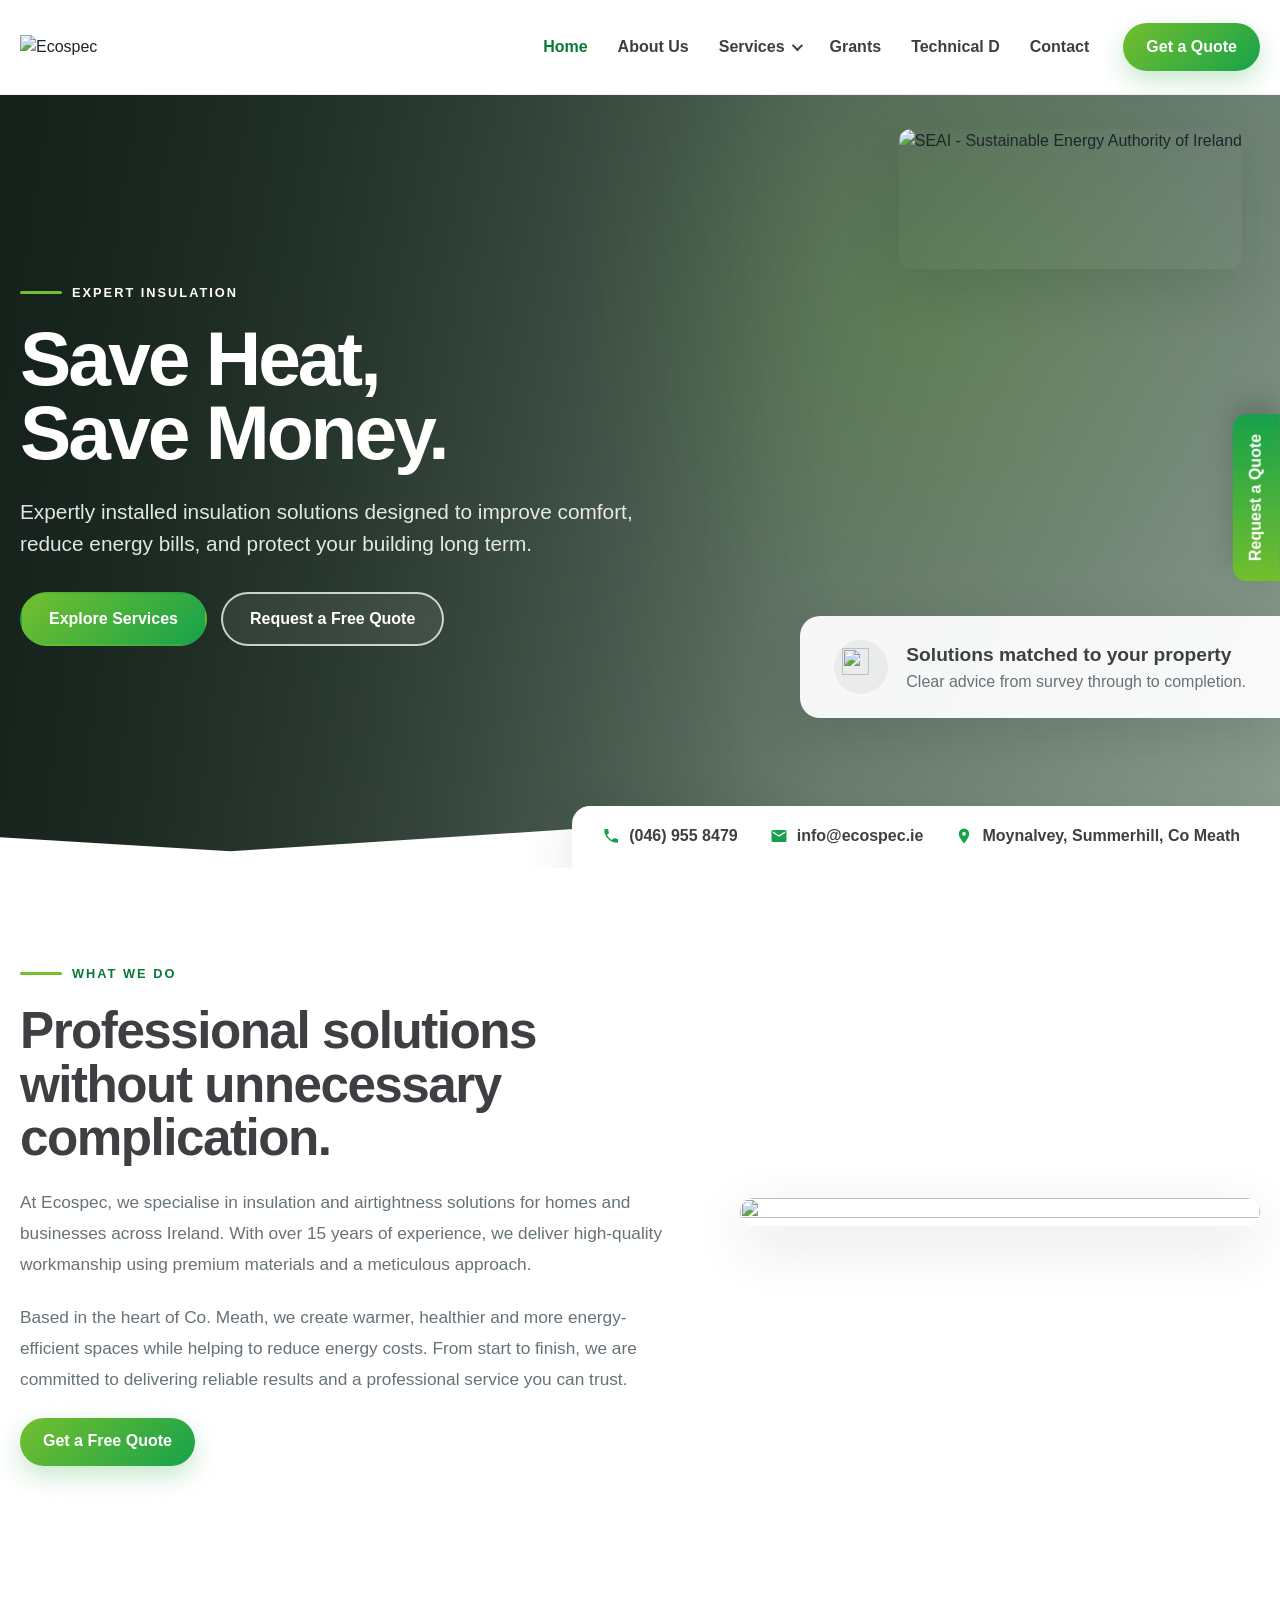
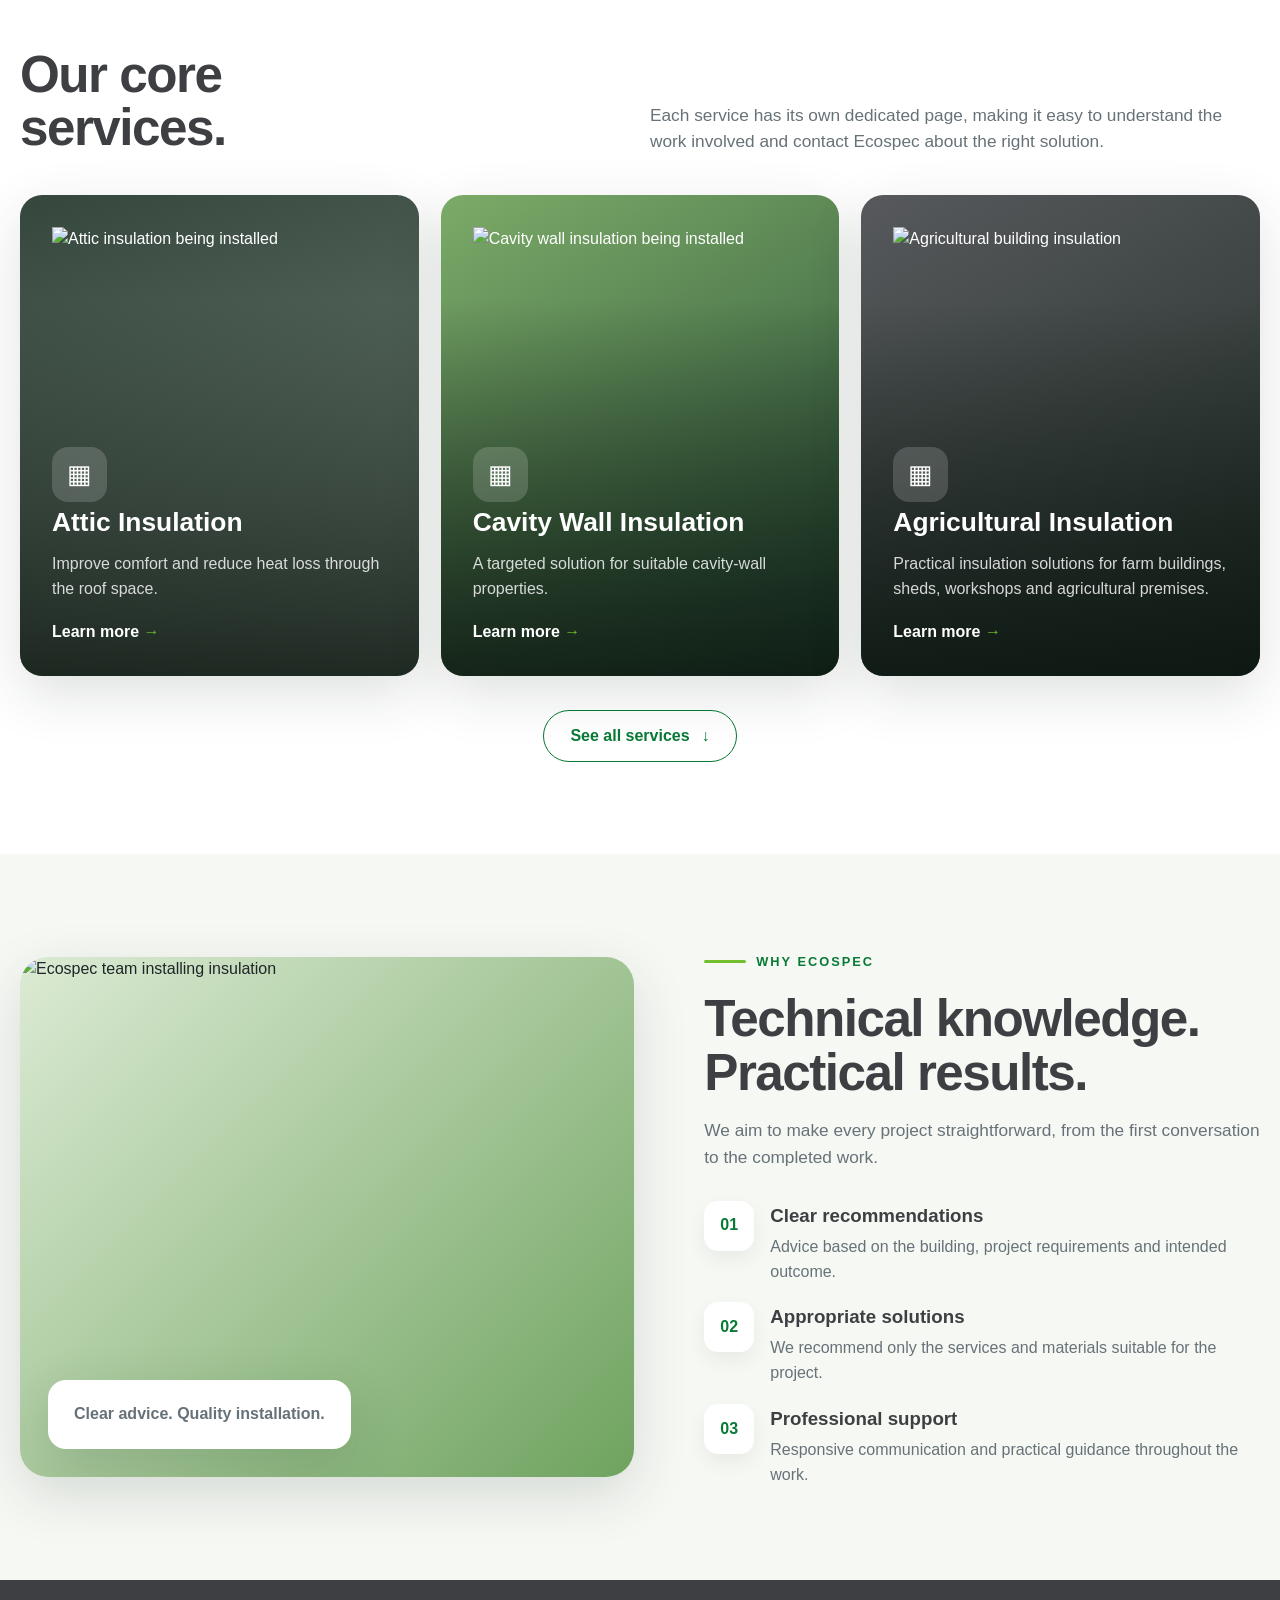
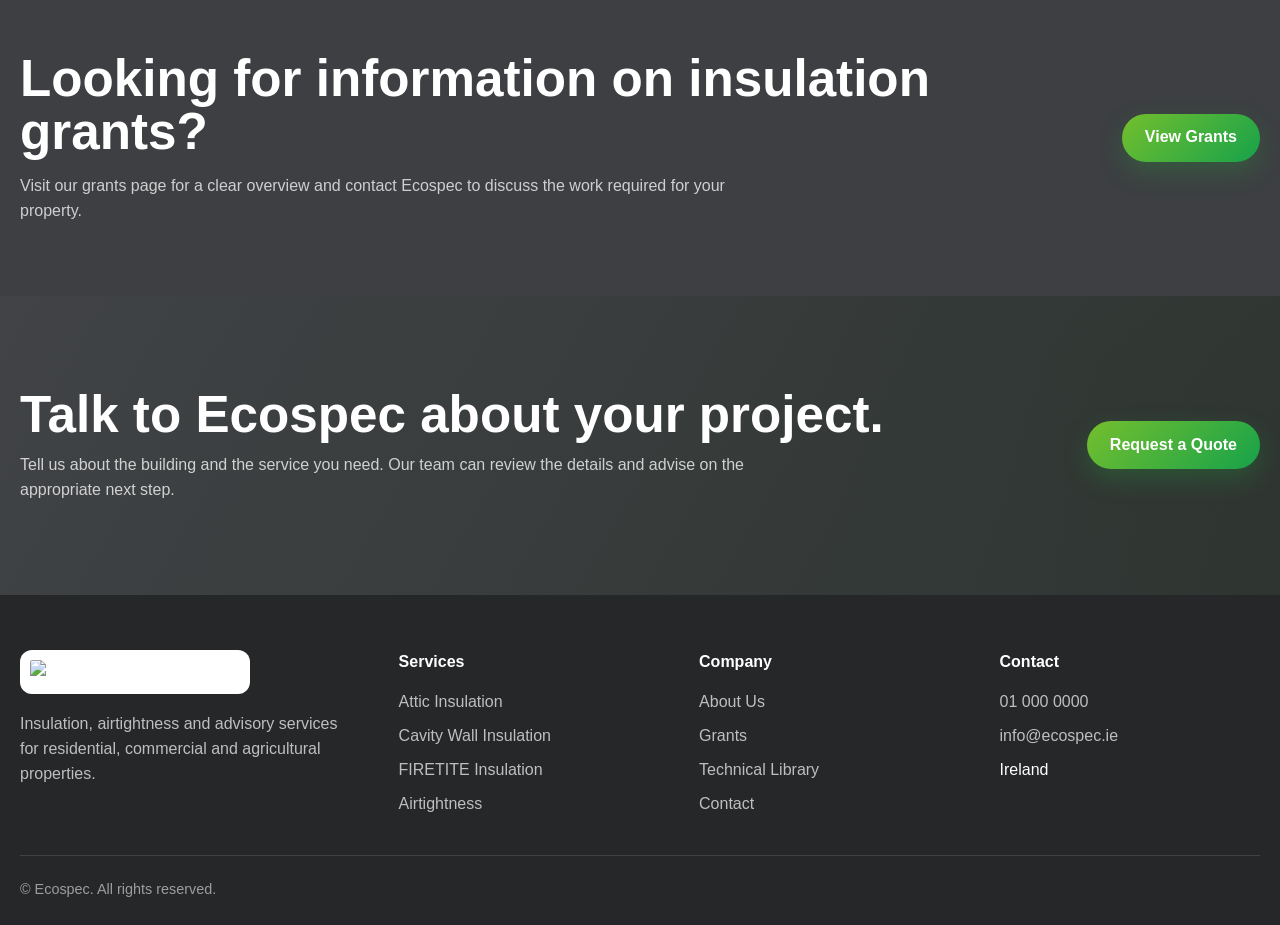
==== index.html @ 61be9df6 "Add files via upload" ====
<!doctype html>
<html lang="en">
<head>
  <meta charset="utf-8">
  <meta name="viewport" content="width=device-width,initial-scale=1">
  <meta
    name="description"
    content="Ecospec provides attic, cavity wall, commercial, agricultural, FIRETITE, airtightness and advisory insulation services."
  >
  <title>Ecospec | Insulation, Airtightness and Advisory Services</title>
  <link rel="stylesheet" href="styles.css">
  <style>
    /* Expandable homepage services — kept here so it works even if styles.css has a broken media block. */
    .service-card-extra[hidden] { display: none !important; }
    .service-card-extra:not([hidden]) {
      display: flex !important;
      animation: serviceCardReveal .35s ease both;
    }
    @keyframes serviceCardReveal {
      from { opacity: 0; transform: translateY(18px); }
      to { opacity: 1; transform: translateY(0); }
    }
    .services-toggle-wrap {
      display: flex;
      justify-content: center;
      margin-top: 34px;
    }
    .services-toggle {
      min-height: 52px;
      display: inline-flex;
      align-items: center;
      justify-content: center;
      gap: 12px;
      padding: 0 26px;
      border: 1px solid #087a36;
      border-radius: 999px;
      background: #fff;
      color: #087a36;
      font: inherit;
      font-weight: 900;
      cursor: pointer;
      transition: .2s ease;
    }
    .services-toggle:hover,
    .services-toggle:focus-visible {
      transform: translateY(-2px);
      background: #087a36;
      color: #fff;
      box-shadow: 0 12px 28px rgba(8,122,54,.18);
    }
    @media (max-width: 680px) {
      .services-toggle { width: 100%; }
    }
  </style>
</head>

<body>
 

  <header class="header">
    <div class="wrap header-inner">
            <img
          class="logo"
          src="images/Ecospeclogo.png"
          alt="Ecospec"
        >
      </a>


      <button class="menu-btn" type="button" aria-label="Toggle navigation" aria-expanded="false">
        <span></span>
      </button>

      <nav class="nav" aria-label="Main navigation">
        <ul class="nav-list">
          <li class="nav-item"><a class="nav-link active" href="index.html">Home</a></li>
          <li class="nav-item"><a class="nav-link" href="about.html">About Us</a></li>

          <li class="nav-item">
            <button class="drop-btn" type="button">
              Services <span class="chev" aria-hidden="true"></span>
            </button>

            <ul class="dropdown">
             <a href="index.html#services">All Services</a>
              <li><a href="attic-insulation.html">Attic Insulation</a></li>
              <li><a href="cavity-wall-insulation.html">Cavity Wall Insulation</a></li>
              <li><a href="commercial-insulation.html">Commercial Insulation</a></li>
              <li><a href="agricultural-insulation.html">Agricultural Insulation</a></li>
              <li><a href="firetite-insulation.html">FIRETITE Insulation</a></li>
              <li><a href="airtightness.html">Airtightness</a></li>
              <li><a href="advisory-services.html">Advisory Services</a></li>
            </ul>
          </li>

          <li class="nav-item"><a class="nav-link" href="grants.html">Grants</a></li>
          <li class="nav-item"><a class="nav-link" href="technical-data.html">Technical D</a></li>
          <li class="nav-item"><a class="nav-link" href="contact.html">Contact</a></li>
        </ul>

        <a class="cta" href="contact.html">Get a Quote</a>
      </nav>
    </div>
  </header>

  <main id="home">
    <section class="hero">
      <div class="hero-media" aria-hidden="true"></div>

      <div class="wrap hero-inner">
        <div class="hero-content">
          <div class="eyebrow">Expert Insulation</div>
          <h1>Save Heat,<br>Save Money.</h1>
          <p>
            Expertly installed insulation solutions designed to improve comfort, reduce energy bills, and protect your building long term.
          </p>

          <div class="hero-actions">
            <a class="btn btn-primary" href="services.html">Explore Services</a>
            <a class="btn btn-secondary" href="contact.html">Request a Free Quote</a>
          </div>
        </div>
      </div>

     <div class="hero-card">
  <div class="hero-card-icon">
    <img src="images/ecospecimg.png" alt="">
  </div>
  <div>
          <strong>Solutions matched to your property</strong>
          <span>Clear advice from survey through to completion.</span>
        </div>
      </div>

      <a class="hero-seai" href="grants.html" aria-label="SEAI registered">
        <img src="images/seailogo.png" alt="SEAI - Sustainable Energy Authority of Ireland">
      </a>

      <div class="hero-details">
        <a href="tel:(046) 955 8479">
          <svg viewBox="0 0 24 24" aria-hidden="true"><path d="M6.6 10.8a15.4 15.4 0 0 0 6.6 6.6l2.2-2.2c.3-.3.7-.4 1.1-.3 1.2.4 2.5.6 3.8.6.6 0 1 .4 1 1V20c0 .6-.4 1-1 1C10.7 21 3 13.3 3 3.8c0-.6.4-1 1-1h3.5c.6 0 1 .4 1 1 0 1.3.2 2.6.6 3.8.1.4 0 .8-.3 1.1l-2.2 2.1z"/></svg>
         (046) 955 8479
        </a>
        <a href="mailto:info@ecospec.ie">
          <svg viewBox="0 0 24 24" aria-hidden="true"><path d="M20 4H4a2 2 0 0 0-2 2v12a2 2 0 0 0 2 2h16a2 2 0 0 0 2-2V6a2 2 0 0 0-2-2zm0 4-8 5-8-5V6l8 5 8-5v2z"/></svg>
          info@ecospec.ie
        </a>
        <span>
          <svg viewBox="0 0 24 24" aria-hidden="true"><path d="M12 2a7 7 0 0 0-7 7c0 5.2 7 13 7 13s7-7.8 7-13a7 7 0 0 0-7-7zm0 9.5A2.5 2.5 0 1 1 12 6.5a2.5 2.5 0 0 1 0 5z"/></svg>
          Moynalvey, Summerhill, Co Meath
        </span>
      </div>

      <div class="wave" aria-hidden="true"></div>
    </section>

   <section class="page-intro">
    <div class="wrap page-intro-grid">

        <div class="page-intro-copy">
            <div class="eyebrow" style="color:var(--green-dark)">What we do</div>

            <h2>Professional solutions without unnecessary complication.</h2>

            <p>
                At Ecospec, we specialise in insulation and airtightness solutions
                for homes and businesses across Ireland. With over 15 years of
                experience, we deliver high-quality workmanship using premium
                materials and a meticulous approach.
            </p>

            <p>
                Based in the heart of Co. Meath, we create warmer, healthier and
                more energy-efficient spaces while helping to reduce energy costs.
                From start to finish, we are committed to delivering reliable
                results and a professional service you can trust.
            </p>

            <a href="contact.html" class="cta">Get a Free Quote</a>

        </div>

        <div class="page-intro-image">
           <img src="images/franimg.jpg" alt="">
        </div>

    </div>
</section>

    <section class="services" id="services">
      <div class="wrap">
        <div class="section-head">
          <h2>Our core<br>services.</h2>
          <p>
            Each service has its own dedicated page, making it easy to understand
            the work involved and contact Ecospec about the right solution.
          </p>
        </div>

        <div class="service-grid" id="homeServiceGrid">

          <article class="service-card">
            <a class="service-card-link" href="attic-insulation.html" aria-label="View attic insulation"></a>
            <img class="service-card-image" src="images/franimg.jpg" alt="Attic insulation being installed">
            <div class="service-card-content">
              <div class="service-icon">▦</div>
              <h3>Attic Insulation</h3>
              <p>Improve comfort and reduce heat loss through the roof space.</p>
              <span class="service-link">Learn more <span>→</span></span>
            </div>
          </article>

          <article class="service-card">
            <a class="service-card-link" href="cavity-wall-insulation.html" aria-label="View cavity wall insulation"></a>
            <img class="service-card-image" src="images/cavitywall.jpeg" alt="Cavity wall insulation being installed">
            <div class="service-card-content">
              <div class="service-icon">▦</div>
              <h3>Cavity Wall Insulation</h3>
              <p>A targeted solution for suitable cavity-wall properties.</p>
              <span class="service-link">Learn more <span>→</span></span>
            </div>
          </article>

          <article class="service-card">
            <a class="service-card-link" href="agricultural-insulation.html" aria-label="View agricultural insulation"></a>
            <img class="service-card-image" src="images/agri.jpeg" alt="Agricultural building insulation">
            <div class="service-card-content">
              <div class="service-icon">▦</div>
              <h3>Agricultural Insulation</h3>
              <p>Practical insulation solutions for farm buildings, sheds, workshops and agricultural premises.</p>
              <span class="service-link">Learn more <span>→</span></span>
            </div>
          </article>

          <article class="service-card service-card-extra" hidden>
            <a class="service-card-link" href="commercial-insulation.html" aria-label="View commercial insulation"></a>
            <img class="service-card-image" src="images/commercial.jpeg" alt="Commercial insulation project" onerror="this.onerror=null;this.src='images/franimg.jpg';">
            <div class="service-card-content">
              <div class="service-icon">▦</div>
              <h3>Commercial Insulation</h3>
              <p>Insulation support for offices, industrial units and commercial premises.</p>
              <span class="service-link">Learn more <span>→</span></span>
            </div>
          </article>

          <article class="service-card service-card-extra" hidden>
            <a class="service-card-link" href="firetite-insulation.html" aria-label="View FIRETITE insulation"></a>
            <img class="service-card-image" src="images/firetite.jpeg" alt="FIRETITE insulation system" onerror="this.onerror=null;this.src='images/franimg.jpg';">
            <div class="service-card-content">
              <div class="service-icon">▦</div>
              <h3>FIRETITE Insulation</h3>
              <p>A specialist insulation solution designed for demanding building applications.</p>
              <span class="service-link">Learn more <span>→</span></span>
            </div>
          </article>

          <article class="service-card service-card-extra" hidden>
            <a class="service-card-link" href="airtightness.html" aria-label="View airtightness services"></a>
            <img class="service-card-image" src="images/airtightness.jpeg" alt="Airtightness work" onerror="this.onerror=null;this.src='images/advice.png';">
            <div class="service-card-content">
              <div class="service-icon">▦</div>
              <h3>Airtightness</h3>
              <p>Reduce uncontrolled air leakage and improve building comfort and performance.</p>
              <span class="service-link">Learn more <span>→</span></span>
            </div>
          </article>

          <article class="service-card service-card-extra" hidden>
            <a class="service-card-link" href="advisory-services.html" aria-label="View advisory services"></a>
            <img class="service-card-image" src="images/advisory.jpeg" alt="Ecospec advisory services" onerror="this.onerror=null;this.src='images/advice.png';">
            <div class="service-card-content">
              <div class="service-icon">▦</div>
              <h3>Advisory Services</h3>
              <p>Clear technical guidance to help you choose the right approach for your property.</p>
              <span class="service-link">Learn more <span>→</span></span>
            </div>
          </article>

        </div>

        <div class="services-toggle-wrap">
          <button
            class="services-toggle"
            id="servicesToggle"
            type="button"
            aria-expanded="false"
            aria-controls="homeServiceGrid"
          >
            <span class="services-toggle-label">See all services</span>
            <span class="services-toggle-icon" aria-hidden="true">↓</span>
          </button>
        </div>
      </div>
    </section>

    <section class="why" id="why">
      <div class="wrap why-grid">
        <div class="visual">
          <img
            class="visual-image"
            src="images/advice.png"
            alt="Ecospec team installing insulation">
          <div class="badge">
		  
        
            <span>Clear advice. Quality installation.</span>
          </div>
        </div>

        <div>
          <div class="eyebrow" style="color:var(--green-dark)">Why Ecospec</div>

          <div class="section-head" style="display:block;margin-bottom:0">
            <h2>Technical knowledge.<br>Practical results.</h2>
            <p style="margin-top:18px">
              We aim to make every project straightforward, from the first
              conversation to the completed work.
            </p>
          </div>

          <div class="features">
            <div class="feature">
              <div class="feature-icon">01</div>
              <div>
                <h3>Clear recommendations</h3>
                <p>Advice based on the building, project requirements and intended outcome.</p>
              </div>
            </div>

            <div class="feature">
              <div class="feature-icon">02</div>
              <div>
                <h3>Appropriate solutions</h3>
                <p>We recommend only the services and materials suitable for the project.</p>
              </div>
            </div>

            <div class="feature">
              <div class="feature-icon">03</div>
              <div>
                <h3>Professional support</h3>
                <p>Responsive communication and practical guidance throughout the work.</p>
              </div>
            </div>
          </div>
        </div>
      </div>
    </section>

    <section class="grant" id="grants">
      <div class="wrap grant-box">
        <div>
          <h2>Looking for information on insulation grants?</h2>
          <p>
            Visit our grants page for a clear overview and contact Ecospec to
            discuss the work required for your property.
          </p>
        </div>

        <a class="cta" href="grants.html">View Grants</a>
      </div>
    </section>

    <section class="simple-cta">
      <div class="wrap simple-cta-inner">
        <div>
          <h2>Talk to Ecospec about your project.</h2>
          <p>
            Tell us about the building and the service you need. Our team can
            review the details and advise on the appropriate next step.
          </p>
        </div>

        <a class="cta" href="contact.html">Request a Quote</a>
      </div>
    </section>
  </main>

  <footer>
    <div class="wrap">
      <div class="footer-grid">
        <div>
          <img class="footer-logo" src="images/Ecospeclogo.png" alt="Ecospec">
          <p>
            Insulation, airtightness and advisory services for residential,
            commercial and agricultural properties.
          </p>
        </div>

        <div>
          <h4>Services</h4>
          <ul class="footer-links">
            <li><a href="attic-insulation.html">Attic Insulation</a></li>
            <li><a href="cavity-wall-insulation.html">Cavity Wall Insulation</a></li>
            <li><a href="firetite-insulation.html">FIRETITE Insulation</a></li>
            <li><a href="airtightness.html">Airtightness</a></li>
          </ul>
        </div>

        <div>
          <h4>Company</h4>
          <ul class="footer-links">
            <li><a href="about.html">About Us</a></li>
            <li><a href="grants.html">Grants</a></li>
            <li><a href="technical-library.html">Technical Library</a></li>
            <li><a href="contact.html">Contact</a></li>
          </ul>
        </div>

        <div>
          <h4>Contact</h4>
          <ul class="footer-links">
            <li><a href="tel:+35310000000">01 000 0000</a></li>
            <li><a href="mailto:info@ecospec.ie">info@ecospec.ie</a></li>
            <li>Ireland</li>
          </ul>
        </div>
      </div>

      <div class="copyright">
        © <span id="year"></span> Ecospec. All rights reserved.
      </div>
    </div>
  </footer>

  <a class="quote-tab" href="contact.html">Request a Quote</a>

  <script src="js/script.js" defer></script>


  <script>
    document.addEventListener("DOMContentLoaded", function () {
      const button = document.getElementById("servicesToggle");
      const extraCards = Array.from(document.querySelectorAll(".service-card-extra"));

      if (!button || extraCards.length === 0) return;

      // Always begin with only the three core services visible.
      extraCards.forEach(function (card) {
        card.hidden = true;
      });
      button.setAttribute("aria-expanded", "false");

      button.addEventListener("click", function () {
        const shouldOpen = button.getAttribute("aria-expanded") !== "true";

        extraCards.forEach(function (card) {
          card.hidden = !shouldOpen;
        });

        button.setAttribute("aria-expanded", String(shouldOpen));
        button.querySelector(".services-toggle-label").textContent =
          shouldOpen ? "Show fewer services" : "See all services";
        button.querySelector(".services-toggle-icon").textContent =
          shouldOpen ? "↑" : "↓";
      });
    });
  </script>

</body>
</html>
---- styles.css ----
:root{
      --green:#74bf2e;
      --green-2:#17a24a;
      --green-dark:#087a36;
      --charcoal:#3d3f42;
      --charcoal-2:#686b6f;
      --ink:#1f2629;
      --muted:#677278;
      --white:#fff;
      --off:#f6f8f4;
      --line:#e4e9e1;
      --shadow:0 18px 55px rgba(22,45,29,.14);
      --radius:22px;
      --max:1380px;
    }

    *{box-sizing:border-box}
    html{scroll-behavior:smooth}
    body{margin:0;font-family:Inter,Arial,Helvetica,sans-serif;color:var(--ink);background:#fff;line-height:1.55}
    img{max-width:100%;display:block}
    a{text-decoration:none;color:inherit}
    button,input,select,textarea{font:inherit}
    .wrap{width:min(calc(100% - 40px),var(--max));margin:auto}

    .topbar{background:var(--charcoal);color:#fff;font-size:.9rem}
    .topbar-inner{min-height:42px;display:flex;align-items:center;justify-content:flex-end;gap:22px;flex-wrap:wrap}
    .topbar a{display:inline-flex;align-items:center;gap:8px;color:#fff;font-weight:700}
    .topbar svg{width:16px;height:16px;fill:var(--green)}

    .header{position:sticky;top:0;z-index:50;background:rgba(255,255,255,.96);backdrop-filter:blur(12px);border-bottom:1px solid rgba(0,0,0,.06)}
    .header-inner{min-height:94px;display:flex;align-items:center;justify-content:space-between;gap:30px}
    .logo{width:270px;max-width:44vw}
    .nav{display:flex;align-items:center;gap:34px}
    .nav-list{display:flex;align-items:center;gap:30px;list-style:none;margin:0;padding:0}
    .nav-link,.drop-btn{border:0;background:none;padding:12px 0;font-weight:800;color:var(--charcoal);cursor:pointer;display:flex;align-items:center;gap:7px}
    .nav-link:hover,.drop-btn:hover,.nav-link.active{color:var(--green-dark)}
    .chev{width:8px;height:8px;border-right:2px solid currentColor;border-bottom:2px solid currentColor;transform:rotate(45deg) translateY(-2px)}
    .nav-item{position:relative}
    .dropdown{position:absolute;top:100%;left:-18px;width:250px;background:#fff;border:1px solid var(--line);border-radius:15px;box-shadow:var(--shadow);padding:10px;list-style:none;opacity:0;visibility:hidden;transform:translateY(8px);transition:.2s ease}
    .nav-item:hover .dropdown,.nav-item:focus-within .dropdown,.nav-item.open .dropdown{opacity:1;visibility:visible;transform:none}
    .dropdown a{display:block;padding:12px;border-radius:10px;font-weight:700;color:var(--charcoal)}
    .dropdown a:hover{background:var(--off);color:var(--green-dark)}
    .cta{display:inline-flex;align-items:center;justify-content:center;min-height:48px;padding:0 23px;border-radius:999px;background:linear-gradient(135deg,var(--green),var(--green-2));color:#fff;font-weight:900;box-shadow:0 10px 24px rgba(38,165,61,.26);transition:.2s ease}
    .cta:hover{transform:translateY(-2px);box-shadow:0 15px 30px rgba(38,165,61,.34)}
    .menu-btn{display:none;width:46px;height:46px;border-radius:12px;border:1px solid var(--line);background:#fff;position:relative;cursor:pointer}
    .menu-btn span,.menu-btn:before,.menu-btn:after{content:"";position:absolute;left:11px;width:24px;height:2px;background:var(--charcoal)}
    .menu-btn span{top:22px}.menu-btn:before{top:15px}.menu-btn:after{top:29px}

    .hero{position:relative;min-height:690px;overflow:hidden;display:grid;align-items:center;background:
      linear-gradient(90deg,rgba(14,28,20,.62),rgba(14,28,20,.05) 65%),
      radial-gradient(circle at 72% 30%,rgba(116,191,46,.24),transparent 31%),
      linear-gradient(135deg,#3f5b48,#9aac9e)}
    .hero-media{position:absolute;inset:0;background:url('images/ecospec-hero.jpg') center/cover no-repeat;z-index:0}
    .hero-media:after{content:"";position:absolute;inset:0;background:linear-gradient(90deg,rgba(15,25,20,.72),rgba(15,25,20,.18) 60%,rgba(15,25,20,.05))}
    .hero-inner{position:relative;z-index:2;padding:90px 0 130px}
    .hero-content{max-width:690px;color:#fff}
    .eyebrow{display:inline-flex;align-items:center;gap:10px;text-transform:uppercase;font-size:.8rem;letter-spacing:2px;font-weight:900;margin-bottom:20px}
    .eyebrow:before{content:"";width:42px;height:3px;border-radius:3px;background:var(--green)}
    h1{font-size:clamp(3rem,6vw,6.15rem);line-height:.96;margin:0;letter-spacing:-3px;font-weight:900}
    .hero p{font-size:clamp(1.05rem,1.7vw,1.3rem);max-width:620px;color:rgba(255,255,255,.88);margin:26px 0 32px}
    .hero-actions{display:flex;gap:14px;flex-wrap:wrap}
    .btn{display:inline-flex;align-items:center;justify-content:center;min-height:54px;padding:0 27px;border-radius:999px;font-weight:900;border:2px solid transparent;transition:.2s ease}
    .btn-primary{background:linear-gradient(135deg,var(--green),var(--green-2));color:#fff}
    .btn-secondary{border-color:rgba(255,255,255,.75);color:#fff;background:rgba(255,255,255,.08);backdrop-filter:blur(8px)}
    .btn:hover{transform:translateY(-2px)}
    .hero-card{position:absolute;right:0;bottom:150px;background:rgba(255,255,255,.94);backdrop-filter:blur(14px);border-radius:20px 0 0 20px;padding:24px 34px;display:flex;align-items:center;gap:18px;box-shadow:var(--shadow)}
    .hero-card strong{display:block;font-size:1.2rem;color:var(--charcoal)}
    .hero-card span{color:var(--muted)}
   .hero-card-icon{
  width:54px;height:54px;border-radius:50%;
  display:grid;place-items:center;
  background:#e9ecea;          /* light grey instead of the green gradient */
  color:#fff;font-size:1.35rem;font-weight:900;
}
.hero-card-icon img{width:70%;height:70%;object-fit:contain}
    .wave{position:absolute;left:0;right:0;bottom:-1px;height:100px;background:#fff;clip-path:polygon(0 68%,18% 82%,48% 57%,76% 86%,100% 48%,100% 100%,0 100%);z-index:3}
   .hero-seai{position:absolute;top:34px;right:38px;z-index:4;border-radius:12px;overflow:hidden;box-shadow:var(--shadow);display:block}
.hero-seai img{height:140px;width:auto;display:block}
    .hero-details{position:absolute;right:0;bottom:0;z-index:4;background:#fff;border-radius:18px 0 0 0;padding:18px 40px 20px 30px;display:flex;align-items:center;gap:32px;flex-wrap:wrap;box-shadow:var(--shadow)}
    .hero-details a,.hero-details span{display:inline-flex;align-items:center;gap:9px;font-weight:800;color:var(--charcoal);white-space:nowrap}
    .hero-details a:hover{color:var(--green-dark)}
    .hero-details svg{width:18px;height:18px;fill:var(--green-2);flex:none}

    section{padding:92px 0}
    .section-head{display:flex;justify-content:space-between;align-items:end;gap:30px;margin-bottom:40px}
    .section-head h2{margin:0;font-size:clamp(2rem,4vw,3.6rem);line-height:1.05;letter-spacing:-1.5px;color:var(--charcoal)}
    .section-head p{max-width:610px;color:var(--muted);margin:0;font-size:1.08rem}

    .services{background:#fff}
    .service-grid{display:grid;grid-template-columns:repeat(3,1fr);gap:22px}
    .service-card{position:relative;min-height:390px;border-radius:var(--radius);overflow:hidden;padding:32px;display:flex;flex-direction:column;justify-content:flex-end;background:linear-gradient(160deg,#35473d,#718176);color:#fff;box-shadow:var(--shadow)}
    .service-card:before{content:"";position:absolute;inset:0;background:linear-gradient(180deg,transparent 22%,rgba(10,20,14,.8));z-index:0}
    .service-card>*{position:relative;z-index:1}
    .service-card:nth-child(2){background:linear-gradient(150deg,#7cab68,#244834)}
    .service-card:nth-child(3){background:linear-gradient(150deg,#57595c,#1f2c26)}
    .service-icon{width:55px;height:55px;border-radius:16px;background:rgba(255,255,255,.16);display:grid;place-items:center;margin-bottom:auto;font-size:1.6rem}
    .service-card h3{font-size:1.65rem;margin:0 0 9px}.service-card p{margin:0 0 18px;color:rgba(255,255,255,.82)}
    .service-link{font-weight:900;color:#fff}.service-link span{color:var(--green)}
.service-card {
  position: relative;
  overflow: hidden;
}

.service-card-image {
  display: block;
  width: 100%;
  height: 220px;
  object-fit: cover;
}

.service-card-content {
  position: relative;
  z-index: 2;
}

.service-card-link {
  position: absolute;
  inset: 0;
  z-index: 3;
}
    .why{background:var(--off)}
    .why-grid{display:grid;grid-template-columns:1.05fr .95fr;gap:70px;align-items:center}
    .visual{min-height:520px;border-radius:28px;background:linear-gradient(135deg,#dcebd4,#6fa35f);position:relative;overflow:hidden;box-shadow:var(--shadow)}
    .visual:before{content:none;position:absolute;font-weight:900;font-size:22rem;line-height:1;color:rgba(255,255,255,.32);right:-25px;bottom:-50px}
    .badge{position:absolute;left:28px;bottom:28px;background:#fff;border-radius:18px;padding:22px 26px;box-shadow:var(--shadow)}
    .badge strong{font-size:2rem;color:var(--green-dark);display:block}.badge span{color:var(--muted);font-weight:700}
    .features{display:grid;gap:18px;margin-top:30px}
    .feature{display:grid;grid-template-columns:50px 1fr;gap:16px;align-items:start}
    .feature-icon{width:50px;height:50px;border-radius:14px;display:grid;place-items:center;background:#fff;color:var(--green-dark);box-shadow:0 8px 20px rgba(0,0,0,.06);font-weight:900}
    .feature h3{margin:0 0 5px;color:var(--charcoal)}.feature p{margin:0;color:var(--muted)}

    .grant{padding:72px 0;background:var(--charcoal);color:#fff}
    .grant-box{display:grid;grid-template-columns:1fr auto;align-items:center;gap:35px}
    .grant h2{font-size:clamp(2rem,4vw,3.6rem);line-height:1.05;margin:0 0 15px}.grant p{margin:0;color:rgba(255,255,255,.75);max-width:760px}

    .quote{background:#fff}
    .quote-grid{display:grid;grid-template-columns:.9fr 1.1fr;gap:60px;align-items:start}
    .quote-copy h2{font-size:clamp(2.2rem,4vw,3.8rem);line-height:1.05;margin:0 0 18px;color:var(--charcoal)}
    .quote-copy p{color:var(--muted);font-size:1.08rem}
    .contact-list{display:grid;gap:14px;margin-top:28px}.contact-item{display:flex;gap:12px;align-items:center;font-weight:800;color:var(--charcoal)}
    form{background:var(--off);border:1px solid var(--line);padding:30px;border-radius:24px;display:grid;grid-template-columns:1fr 1fr;gap:16px}
    .field{display:grid;gap:7px}.field.full{grid-column:1/-1}.field label{font-size:.9rem;font-weight:800;color:var(--charcoal)}
    .field input,.field select,.field textarea{width:100%;border:1px solid #dce2d9;border-radius:12px;background:#fff;padding:14px 15px;outline:none}
    .field input:focus,.field select:focus,.field textarea:focus{border-color:var(--green);box-shadow:0 0 0 3px rgba(116,191,46,.12)}
    textarea{min-height:120px;resize:vertical}.submit{grid-column:1/-1;border:0;cursor:pointer}

    footer{background:#252729;color:#fff;padding:55px 0 25px}
    .footer-grid{display:grid;grid-template-columns:1.3fr repeat(3,1fr);gap:40px}.footer-logo{width:230px;background:#fff;border-radius:12px;padding:10px;margin-bottom:18px}
    footer p,footer a{color:rgba(255,255,255,.7)}footer h4{margin:0 0 16px}.footer-links{list-style:none;padding:0;margin:0;display:grid;gap:9px}
    .copyright{border-top:1px solid rgba(255,255,255,.12);margin-top:38px;padding-top:22px;color:rgba(255,255,255,.55);font-size:.9rem}
    .quote-tab{position:fixed;right:0;top:46%;z-index:40;background:linear-gradient(180deg,var(--green),var(--green-2));color:#fff;padding:20px 11px;writing-mode:vertical-rl;transform:rotate(180deg);font-weight:900;border-radius:0 14px 14px 0;box-shadow:0 12px 30px rgba(0,0,0,.18)}

}
.home-visual {
  position: relative;
  width: 100%;
  min-height: 520px;
  overflow: hidden;
  border-radius: 28px;
  background:
    radial-gradient(
      circle at 72% 42%,
      rgba(255,255,255,.28),
      transparent 48%
    ),
    linear-gradient(135deg, #d7e7d2, #91bd86);
  box-shadow: var(--shadow);
}

.home-visual > img {
  position: absolute;
  right: -10px;
  top: 45%;
  transform: translateY(-50%);
  width: min(62%, 420px);
  height: auto;
  object-fit: contain;
  mix-blend-mode: multiply;
  opacity: .78;
}

.home-visual-content {
  position: absolute;
  left: 28px;
  bottom: 28px;
  z-index: 3;
  width: min(310px, calc(100% - 56px));
  padding: 26px;
  border-radius: 18px;
  background: rgba(255,255,255,.96);
  box-shadow: 0 14px 35px rgba(0,0,0,.12);
}

.home-visual-content h3 {
  margin: 0 0 6px;
  color: var(--green-dark);
  font-size: 2rem;
}

.home-visual-content p {
  margin: 0;
  color: var(--charcoal-2);
  font-weight: 700;
}

    @media(max-width:1050px){
      .topbar{display:none}.menu-btn{display:block}.nav{position:absolute;top:100%;left:0;right:0;background:#fff;border-top:1px solid var(--line);padding:18px 20px 25px;display:none;box-shadow:0 20px 35px rgba(0,0,0,.1)}.nav.open{display:block}.nav-list{width:min(100%,760px);margin:auto;display:block}.nav-item{border-bottom:1px solid var(--line)}.nav-link,.drop-btn{width:100%;justify-content:space-between;padding:14px 6px}.dropdown{position:static;width:100%;display:none;opacity:1;visibility:visible;transform:none;box-shadow:none;border:0;background:var(--off);margin-bottom:10px}.nav-item.open .dropdown{display:block}.nav>.cta{width:100%;margin-top:16px}.service-grid{grid-template-columns:1fr 1fr}.service-card:last-child{grid-column:1/-1}.why-grid,.quote-grid{grid-template-columns:1fr}.visual{min-height:420px}.footer-grid{grid-template-columns:1fr 1fr}.hero-card{display:none}.hero-seai{top:20px;right:20px;padding:9px 12px}.hero-seai img{width:88px}.hero-details{left:0;border-radius:0;justify-content:center;gap:18px;padding:14px 16px}}
    @media(max-width:680px){
      .wrap{width:min(calc(100% - 24px),var(--max))}.header-inner{min-height:78px}.logo{width:205px}.hero{min-height:650px}.hero-inner{padding:85px 0 120px}h1{font-size:3.35rem;letter-spacing:-2px}.section-head{display:block}.section-head p{margin-top:16px}.service-grid{grid-template-columns:1fr}.service-card:last-child{grid-column:auto}.grant-box{grid-template-columns:1fr}.footer-grid{grid-template-columns:1fr}.quote-tab{top:auto;bottom:18px;writing-mode:horizontal-tb;transform:none;border-radius:14px 0 0 14px;padding:12px 18px}form{grid-template-columns:1fr}.field.full,.submit{grid-column:auto}}


/* =========================================================
   HOMEPAGE ADDITIONS
   ========================================================= */

/*==================================================
  HOME INTRO
==================================================*/

.page-intro{
    padding:90px 0;
    background:#fff;
}

.page-intro-grid{
    display:grid;
    grid-template-columns:1fr 520px;
    gap:70px;
    align-items:center;
}

.page-intro-copy h2{
    margin:0 0 22px;
    color:var(--charcoal);
    font-size:clamp(2rem,4vw,3.5rem);
    line-height:1.05;
    letter-spacing:-1.5px;
}

.page-intro-copy p{
    margin:0 0 22px;
    color:var(--muted);
    font-size:1.08rem;
    line-height:1.8;
}

.page-intro-image{
    overflow:hidden;
    border-radius:24px;
    box-shadow:var(--shadow);
}

.page-intro-image img{
    width:100%;
    height:100%;
    display:block;
    object-fit:cover;
    transition:.4s;
}

.page-intro-image:hover img{
    transform:scale(1.05);
}

.service-card-link {
  position: absolute;
  inset: 0;
  z-index: 2;
  border-radius: inherit;
}

.service-card .service-card-content {
  position: relative;
  z-index: 3;
  pointer-events: none;
}

.service-card:focus-within {
  outline: 3px solid rgba(116,191,46,.45);
  outline-offset: 4px;
}

.service-card:hover {
  transform: translateY(-5px);
  transition: transform .2s ease;
}

.home-note {
  margin-top: 26px;
  padding: 18px 20px;
  border-left: 4px solid var(--green);
  background: var(--off);
  border-radius: 0 14px 14px 0;
  color: var(--muted);
}

.home-note strong {
  color: var(--charcoal);
}

.simple-cta {
  background:
    linear-gradient(120deg, rgba(61,63,66,.98), rgba(38,45,41,.96)),
    radial-gradient(circle at 85% 20%, rgba(116,191,46,.28), transparent 26%);
  color: var(--white);
}

.simple-cta-inner {
  display: grid;
  grid-template-columns: 1fr auto;
  gap: 36px;
  align-items: center;
}

.simple-cta h2 {
  margin: 0 0 12px;
  font-size: clamp(2rem, 4vw, 3.5rem);
  line-height: 1.04;
}

.simple-cta p {
  margin: 0;
  max-width: 760px;
  color: rgba(255,255,255,.76);
}

@media (max-width: 760px) {
  .simple-cta-inner {
    grid-template-columns: 1fr;
  }

  .simple-cta .cta {
    width: 100%;
  }
}
/* ===== Mobile fixes: hero badge + details strip ===== */

@media (max-width: 1050px) {
  .hero-seai{top:16px;right:16px}
  .hero-seai img{height:70px}
  .hero-details{left:0;right:0;border-radius:0;justify-content:center;gap:14px 24px;padding:12px 14px}
  .hero-details a,.hero-details span{font-size:.92rem}
}

@media (max-width: 680px) {
  /* give the hero text room so the badge and strip don't overlap it */
  .hero{min-height:auto}
  .hero-inner{padding:110px 0 170px}

  .hero-seai img{height:56px}

  /* stack the contact details vertically */
  .hero-details{flex-direction:column;align-items:flex-start;gap:10px;padding:14px 20px 16px}
  .hero-details a,.hero-details span{white-space:normal}
}
@media (max-width:900px){

    .page-intro-grid{
        grid-template-columns:1fr;
        gap:40px;
    }

    .page-intro-image{
        order:-1;
    }

}

/* =========================================================
   RESPONSIVE REFINEMENT
   Preserves the existing desktop design.
   ========================================================= */

body {
  overflow-x: hidden;
}

.menu-btn {
  z-index: 3;
}

/* ---------- Tablet and mobile navigation ---------- */
@media (max-width: 1050px) {
  .header {
    position: sticky;
    top: 0;
  }

  .header-inner {
    min-height: 82px;
  }

  .logo {
    width: min(230px, 58vw);
    max-width: none;
  }

  .menu-btn {
    display: block;
    flex: 0 0 46px;
  }

  .nav {
    position: absolute;
    top: 100%;
    left: 0;
    right: 0;
    display: block;
    max-height: 0;
    overflow: hidden;
    padding: 0 20px;
    border-top: 0;
    background: #fff;
    box-shadow: 0 20px 35px rgba(0,0,0,.1);
    opacity: 0;
    visibility: hidden;
    transform: translateY(-8px);
    transition:
      max-height .35s ease,
      padding .25s ease,
      opacity .2s ease,
      transform .25s ease,
      visibility .2s ease;
  }

  .nav.open {
    max-height: calc(100vh - 82px);
    overflow-y: auto;
    padding: 16px 20px 24px;
    border-top: 1px solid var(--line);
    opacity: 1;
    visibility: visible;
    transform: translateY(0);
  }

  .nav-list {
    width: min(100%, 760px);
    margin: 0 auto;
    display: block;
  }

  .nav-item {
    border-bottom: 1px solid var(--line);
  }

  .nav-link,
  .drop-btn {
    width: 100%;
    min-height: 50px;
    justify-content: space-between;
    padding: 12px 6px;
  }

  .drop-btn .chev {
    transition: transform .2s ease;
  }

  .nav-item.open .drop-btn .chev {
    transform: rotate(225deg) translate(-2px, -2px);
  }

  .dropdown {
    position: static;
    width: 100%;
    display: none;
    margin: 0 0 10px;
    padding: 8px;
    border: 0;
    border-radius: 12px;
    background: var(--off);
    box-shadow: none;
    opacity: 1;
    visibility: visible;
    transform: none;
  }

  .nav-item.open .dropdown {
    display: block;
  }

  .nav > .cta {
    width: min(100%, 760px);
    margin: 16px auto 0;
  }

  /* Preserve the desktop hero composition, but prevent collisions */
  .hero {
    min-height: 760px;
    align-items: stretch;
  }

  .hero-inner {
    padding: 120px 0 220px;
  }

  .hero-content {
    max-width: 620px;
  }

  .hero-card {
    display: flex;
    right: 20px;
    bottom: 112px;
    max-width: min(430px, calc(100% - 40px));
    padding: 18px 22px;
    border-radius: 18px;
  }

  .hero-seai {
    top: 20px;
    right: 20px;
  }

  .hero-seai img {
    width: auto;
    height: 82px;
  }

  .hero-details {
    left: 0;
    right: 0;
    bottom: 0;
    justify-content: center;
    gap: 14px 24px;
    padding: 14px 18px;
    border-radius: 0;
  }

  .hero-details a,
  .hero-details span {
    font-size: .92rem;
  }

  .wave {
    bottom: 67px;
    height: 72px;
  }

  .service-grid {
    grid-template-columns: repeat(2, minmax(0, 1fr));
  }

  .service-card:last-child {
    grid-column: 1 / -1;
  }

  .why-grid,
  .quote-grid {
    grid-template-columns: 1fr;
    gap: 44px;
  }

  .visual {
    min-height: 420px;
  }

  .footer-grid {
    grid-template-columns: repeat(2, minmax(0, 1fr));
  }
}

/* ---------- Phones ---------- */
@media (max-width: 680px) {
  .wrap {
    width: min(calc(100% - 24px), var(--max));
  }

  section {
    padding: 64px 0;
  }

  .header-inner {
    min-height: 74px;
    gap: 12px;
  }

  .logo {
    width: min(190px, 62vw);
  }

  .nav.open {
    max-height: calc(100vh - 74px);
  }

  .hero {
    min-height: auto;
    display: block;
  }

  .hero-media {
    background-position: 58% center;
  }

  .hero-media::after {
    background:
      linear-gradient(
        180deg,
        rgba(15,25,20,.42),
        rgba(15,25,20,.76) 58%,
        rgba(15,25,20,.9)
      );
  }

  .hero-inner {
    padding: 118px 0 34px;
  }

  .hero-content {
    max-width: none;
  }

  h1 {
    font-size: clamp(2.85rem, 15vw, 4.2rem);
    line-height: .98;
    letter-spacing: -2px;
  }

  .hero p {
    margin: 20px 0 26px;
    font-size: 1rem;
  }

  .hero-actions {
    display: grid;
    grid-template-columns: 1fr;
    gap: 11px;
  }

  .hero-actions .btn {
    width: 100%;
  }

  /* Keep the existing white advice card, but place it in normal flow */
  .hero-card {
    position: relative;
    right: auto;
    bottom: auto;
    width: calc(100% - 24px);
    max-width: none;
    margin: 0 auto 18px;
    padding: 16px;
    gap: 13px;
    border-radius: 16px;
  }

  .hero-card-icon {
    width: 48px;
    height: 48px;
    flex: 0 0 48px;
  }

  .hero-card strong {
    font-size: 1rem;
    line-height: 1.25;
  }

  .hero-card span {
    display: block;
    margin-top: 3px;
    font-size: .88rem;
    line-height: 1.35;
  }

  /* SEAI badge remains visible without covering the heading */
  .hero-seai {
    top: 16px;
    right: 12px;
    border-radius: 9px;
  }

  .hero-seai img {
    height: 54px;
  }

  /* Contact details become a clean stacked panel */
  .hero-details {
    position: relative;
    left: auto;
    right: auto;
    bottom: auto;
    width: 100%;
    flex-direction: column;
    align-items: stretch;
    gap: 0;
    padding: 6px 12px 14px;
    background: #fff;
    box-shadow: none;
  }

  .hero-details a,
  .hero-details span {
    width: 100%;
    padding: 10px 4px;
    white-space: normal;
    border-bottom: 1px solid var(--line);
    font-size: .91rem;
  }

  .hero-details > :last-child {
    border-bottom: 0;
  }

  .wave {
    display: none;
  }

  .page-intro {
    padding: 62px 0 22px;
  }

  .page-intro h2,
  .section-head h2,
  .simple-cta h2 {
    font-size: clamp(2rem, 10vw, 2.8rem);
    letter-spacing: -1px;
  }

  .section-head {
    display: block;
    margin-bottom: 28px;
  }

  .section-head p {
    margin-top: 14px;
  }

  .service-grid {
    grid-template-columns: 1fr;
    gap: 18px;
  }

  .service-card,
  .service-card:last-child {
    min-height: 330px;
    grid-column: auto;
    padding: 26px;
  }

  .why-grid {
    gap: 34px;
  }

  .visual {
    min-height: 340px;
    border-radius: 22px;
  }

  .visual::before {
    font-size: 15rem;
  }

  .badge {
    left: 16px;
    right: 16px;
    bottom: 16px;
    padding: 17px 19px;
  }

  .feature {
    grid-template-columns: 44px 1fr;
    gap: 13px;
  }

  .feature-icon {
    width: 44px;
    height: 44px;
  }

  .grant {
    padding: 58px 0;
  }

  .grant-box,
  .simple-cta-inner {
    grid-template-columns: 1fr;
    gap: 24px;
  }

  .grant-box .cta,
  .simple-cta .cta {
    width: 100%;
  }

  .footer-grid {
    grid-template-columns: 1fr;
    gap: 30px;
  }

  .footer-logo {
    width: min(220px, 75vw);
  }

  .quote-tab {
    top: auto;
    right: 12px;
    bottom: 12px;
    padding: 11px 16px;
    writing-mode: horizontal-tb;
    transform: none;
    border-radius: 999px;
  }
}

/* ---------- Very small phones ---------- */
@media (max-width: 390px) {
  .logo {
    width: 165px;
  }

  .menu-btn {
    width: 42px;
    height: 42px;
  }

  .menu-btn span,
  .menu-btn::before,
  .menu-btn::after {
    left: 9px;
  }

  .hero-inner {
    padding-top: 108px;
  }

  .hero-seai img {
    height: 47px;
  }

  h1 {
    font-size: 2.75rem;
  }
  /* =========================================================
   ABOUT PAGE
   ========================================================= */

.about-green-eyebrow {
  color: var(--green-dark);
}

/* HERO */

.about-hero {
  position: relative;
  min-height: 680px;
  display: flex;
  align-items: center;
  overflow: hidden;
  background: #132d23;
}

.about-hero-media {
  position: absolute;
  inset: 0;
  background:
    url("images/about-hero.jpg")
    center 42% / cover no-repeat;
  transform: scale(1.02);
}

.about-hero-overlay {
  position: absolute;
  inset: 0;
  background:
    linear-gradient(
      90deg,
      rgba(8, 31, 23, 0.96) 0%,
      rgba(8, 31, 23, 0.82) 42%,
      rgba(8, 31, 23, 0.25) 77%,
      rgba(8, 31, 23, 0.12) 100%
    );
}

.about-hero-inner {
  position: relative;
  z-index: 2;
  width: 100%;
  padding-top: 100px;
  padding-bottom: 100px;
}

.about-hero-content {
  max-width: 730px;
  color: #fff;
}

.about-hero-content .eyebrow {
  margin-bottom: 22px;
}

.about-hero-content h1 {
  margin: 0;
  max-width: 790px;
  font-size: clamp(3.2rem, 6.5vw, 6.4rem);
  line-height: 0.98;
  letter-spacing: -0.055em;
  color: #fff;
}

.about-hero-content p {
  max-width: 650px;
  margin: 30px 0 0;
  font-size: clamp(1.05rem, 1.6vw, 1.25rem);
  line-height: 1.75;
  color: rgba(255, 255, 255, 0.82);
}

.about-hero-actions {
  display: flex;
  flex-wrap: wrap;
  gap: 14px;
  margin-top: 38px;
}

.about-hero-stat {
  position: absolute;
  z-index: 3;
  right: 5vw;
  bottom: 0;
  display: flex;
  align-items: center;
  gap: 18px;
  width: min(390px, 90%);
  padding: 26px 32px;
  background: var(--green-dark);
  color: #fff;
}

.about-hero-stat strong {
  font-size: 3.3rem;
  line-height: 1;
  letter-spacing: -0.05em;
}

.about-hero-stat span {
  max-width: 160px;
  font-size: 0.86rem;
  line-height: 1.45;
  text-transform: uppercase;
  letter-spacing: 0.08em;
}


/* INTRO */

.about-intro {
  padding: 120px 0;
  background: #fff;
}

.about-intro-grid {
  display: grid;
  grid-template-columns: minmax(0, 1.05fr) minmax(0, 0.95fr);
  gap: clamp(50px, 8vw, 125px);
  align-items: start;
}

.about-intro-heading h2 {
  max-width: 720px;
  margin: 18px 0 0;
  font-size: clamp(2.5rem, 4.5vw, 4.7rem);
  line-height: 1.05;
  letter-spacing: -0.045em;
  color: var(--green-dark);
}

.about-intro-copy {
  padding-top: 34px;
}

.about-intro-copy p {
  margin: 0 0 22px;
  font-size: 1.05rem;
  line-height: 1.85;
  color: #5c665f;
}

.about-intro-copy .about-lead {
  font-size: 1.35rem;
  line-height: 1.6;
  font-weight: 600;
  color: var(--green-dark);
}


/* STORY */

.about-story {
  padding: 120px 0;
  background: #f2f5f0;
}

.about-story-grid {
  display: grid;
  grid-template-columns: minmax(0, 1fr) minmax(0, 0.92fr);
  gap: clamp(55px, 8vw, 125px);
  align-items: center;
}

.about-story-image {
  position: relative;
  min-height: 640px;
}

.about-story-image img {
  width: 100%;
  height: 640px;
  display: block;
  object-fit: cover;
}

.about-image-badge {
  position: absolute;
  right: -32px;
  bottom: 38px;
  width: 185px;
  padding: 26px;
  background: var(--green-dark);
  color: #fff;
}

.about-image-badge span {
  display: block;
  margin-bottom: 7px;
  font-size: 0.72rem;
  text-transform: uppercase;
  letter-spacing: 0.13em;
  opacity: 0.72;
}

.about-image-badge strong {
  font-size: 2.8rem;
  line-height: 1;
}

.about-story-content h2 {
  margin: 18px 0 28px;
  font-size: clamp(2.4rem, 4vw, 4.2rem);
  line-height: 1.06;
  letter-spacing: -0.045em;
  color: var(--green-dark);
}

.about-story-content p {
  margin: 0 0 20px;
  font-size: 1rem;
  line-height: 1.85;
  color: #59645d;
}

.about-story-content .cta {
  display: inline-flex;
  margin-top: 18px;
}


/* VALUES */

.about-values {
  padding: 120px 0;
  background: var(--green-dark);
  color: #fff;
}

.about-section-heading {
  display: grid;
  grid-template-columns: minmax(0, 1fr) minmax(280px, 500px);
  gap: 70px;
  align-items: end;
  margin-bottom: 65px;
}

.about-section-heading .eyebrow {
  color: rgba(255, 255, 255, 0.7);
}

.about-section-heading h2 {
  margin: 17px 0 0;
  font-size: clamp(2.5rem, 4.5vw, 4.8rem);
  line-height: 1.02;
  letter-spacing: -0.045em;
  color: #fff;
}

.about-section-heading > p {
  margin: 0 0 8px;
  font-size: 1.05rem;
  line-height: 1.8;
  color: rgba(255, 255, 255, 0.7);
}

.about-value-grid {
  display: grid;
  grid-template-columns: repeat(4, minmax(0, 1fr));
  border-top: 1px solid rgba(255, 255, 255, 0.18);
  border-left: 1px solid rgba(255, 255, 255, 0.18);
}

.about-value-card {
  min-height: 330px;
  padding: 38px 30px;
  border-right: 1px solid rgba(255, 255, 255, 0.18);
  border-bottom: 1px solid rgba(255, 255, 255, 0.18);
  transition:
    background-color 0.25s ease,
    transform 0.25s ease;
}

.about-value-card:hover {
  background: rgba(255, 255, 255, 0.07);
  transform: translateY(-4px);
}

.about-value-number {
  display: block;
  margin-bottom: 90px;
  color: rgba(255, 255, 255, 0.46);
  font-size: 0.78rem;
  letter-spacing: 0.12em;
}

.about-value-card h3 {
  margin: 0 0 15px;
  font-size: 1.35rem;
  color: #fff;
}

.about-value-card p {
  margin: 0;
  font-size: 0.95rem;
  line-height: 1.75;
  color: rgba(255, 255, 255, 0.65);
}


/* STANDARDS */

.about-standards {
  padding: 120px 0;
  background: #fff;
}

.about-standards-grid {
  display: grid;
  grid-template-columns: minmax(0, 1fr) minmax(350px, 0.82fr);
  gap: clamp(60px, 8vw, 120px);
  align-items: center;
}

.about-standards-content h2 {
  margin: 18px 0 28px;
  max-width: 740px;
  font-size: clamp(2.5rem, 4vw, 4.2rem);
  line-height: 1.06;
  letter-spacing: -0.045em;
  color: var(--green-dark);
}

.about-standards-content p {
  margin: 0 0 20px;
  max-width: 720px;
  font-size: 1rem;
  line-height: 1.85;
  color: #59645d;
}

.about-check-list {
  display: grid;
  gap: 13px;
  padding: 0;
  margin: 32px 0 0;
  list-style: none;
}

.about-check-list li {
  position: relative;
  padding-left: 34px;
  font-weight: 600;
  color: var(--green-dark);
}

.about-check-list li::before {
  content: "✓";
  position: absolute;
  top: -1px;
  left: 0;
  display: grid;
  width: 21px;
  height: 21px;
  place-items: center;
  border-radius: 50%;
  background: var(--green-dark);
  color: #fff;
  font-size: 0.7rem;
}

.about-standard-panel {
  padding: 45px;
  background: #f2f5f0;
}

.about-standard-logos {
  display: grid;
  grid-template-columns: 1fr 1fr;
  gap: 14px;
}

.about-logo-box {
  min-height: 150px;
  display: grid;
  place-items: center;
  padding: 25px;
  background: #fff;
}

.about-logo-box img {
  width: 100%;
  max-width: 150px;
  max-height: 85px;
  object-fit: contain;
}

.about-standard-quote {
  margin-top: 40px;
  padding-top: 35px;
  border-top: 1px solid rgba(26, 65, 48, 0.15);
}

.about-standard-quote > span {
  display: block;
  margin-bottom: 14px;
  color: var(--green-dark);
  font-size: 0.72rem;
  font-weight: 700;
  text-transform: uppercase;
  letter-spacing: 0.12em;
}

.about-standard-quote blockquote {
  margin: 0;
  font-size: 1.3rem;
  line-height: 1.55;
  font-weight: 600;
  color: var(--green-dark);
}


/* WHY ECOSPEC */

.about-why {
  position: relative;
  padding: 120px 0;
  overflow: hidden;
  background:
    linear-gradient(
      90deg,
      rgba(9, 39, 28, 0.98),
      rgba(9, 39, 28, 0.88)
    ),
    url("images/insulation-detail.jpg") center / cover no-repeat;
}

.about-why-inner {
  display: grid;
  grid-template-columns: minmax(0, 1fr) minmax(320px, 0.75fr);
  gap: clamp(70px, 10vw, 150px);
  align-items: center;
}

.about-why-content {
  max-width: 750px;
  color: #fff;
}

.about-why-content .eyebrow {
  color: rgba(255, 255, 255, 0.67);
}

.about-why-content h2 {
  margin: 18px 0 28px;
  font-size: clamp(2.7rem, 4.6vw, 5rem);
  line-height: 1.03;
  letter-spacing: -0.05em;
  color: #fff;
}

.about-why-content p {
  max-width: 690px;
  margin: 0 0 19px;
  font-size: 1.02rem;
  line-height: 1.8;
  color: rgba(255, 255, 255, 0.7);
}

.btn-light {
  display: inline-flex;
  align-items: center;
  gap: 18px;
  margin-top: 22px;
  background: #fff;
  color: var(--green-dark);
}

.btn-light:hover {
  background: #e9efe9;
}

.about-why-points {
  border-top: 1px solid rgba(255, 255, 255, 0.2);
}

.about-why-point {
  padding: 28px 0;
  border-bottom: 1px solid rgba(255, 255, 255, 0.2);
}

.about-why-point strong {
  display: block;
  margin-bottom: 8px;
  font-size: 1.15rem;
  color: #fff;
}

.about-why-point span {
  display: block;
  line-height: 1.65;
  color: rgba(255, 255, 255, 0.61);
}


/* FINAL CTA */

.about-contact-cta {
  padding: 95px 0;
  background: #eef2ec;
}

.about-contact-cta-inner {
  display: grid;
  grid-template-columns: minmax(0, 1fr) auto;
  gap: 50px;
  align-items: center;
}

.about-contact-cta h2 {
  margin: 16px 0 14px;
  font-size: clamp(2.2rem, 3.5vw, 3.8rem);
  line-height: 1.06;
  letter-spacing: -0.04em;
  color: var(--green-dark);
}

.about-contact-cta p {
  max-width: 700px;
  margin: 0;
  line-height: 1.75;
  color: #5c665f;
}

.about-contact-actions {
  display: flex;
  flex-direction: column;
  align-items: center;
  gap: 17px;
}

.about-phone-link {
  color: var(--green-dark);
  font-weight: 700;
  text-decoration: none;
}

.about-phone-link:hover {
  text-decoration: underline;
}


/* RESPONSIVE */

@media (max-width: 1050px) {
  .about-value-grid {
    grid-template-columns: repeat(2, minmax(0, 1fr));
  }

  .about-standards-grid {
    grid-template-columns: 1fr;
  }

  .about-standard-panel {
    max-width: 700px;
  }
}

@media (max-width: 850px) {
  .about-hero {
    min-height: 620px;
  }

  .about-hero-overlay {
    background: rgba(8, 31, 23, 0.83);
  }

  .about-hero-stat {
    right: 0;
  }

  .about-intro,
  .about-story,
  .about-values,
  .about-standards,
  .about-why {
    padding: 85px 0;
  }

  .about-intro-grid,
  .about-story-grid,
  .about-section-heading,
  .about-why-inner,
  .about-contact-cta-inner {
    grid-template-columns: 1fr;
  }

  .about-intro-copy {
    padding-top: 0;
  }

  .about-story-image,
  .about-story-image img {
    min-height: 480px;
    height: 480px;
  }

  .about-image-badge {
    right: 20px;
  }

  .about-section-heading {
    gap: 30px;
  }

  .about-contact-actions {
    align-items: flex-start;
  }
}

@media (max-width: 600px) {
  .about-hero {
    min-height: 660px;
    align-items: flex-start;
  }

  .about-hero-inner {
    padding-top: 90px;
    padding-bottom: 150px;
  }

  .about-hero-content h1 {
    font-size: clamp(3rem, 15vw, 4.5rem);
  }

  .about-hero-actions {
    flex-direction: column;
    align-items: flex-start;
  }

  .about-hero-actions .btn {
    width: 100%;
    justify-content: center;
  }

  .about-hero-stat {
    width: 100%;
    padding: 22px 24px;
  }

  .about-value-grid {
    grid-template-columns: 1fr;
  }

  .about-value-card {
    min-height: 265px;
  }

  .about-value-number {
    margin-bottom: 55px;
  }

  .about-story-image,
  .about-story-image img {
    min-height: 380px;
    height: 380px;
  }

  .about-image-badge {
    right: 14px;
    bottom: 14px;
    width: 150px;
  }

  .about-standard-panel {
    padding: 25px;
  }

  .about-standard-logos {
    grid-template-columns: 1fr;
  }

  .about-contact-cta {
    padding: 75px 0;
  }
}

/* ==========================================================
   IMAGE LAYER FIXES
   ========================================================== */

/* Service card photos: full-bleed background of the card,
   underneath the dark gradient overlay and the text. */
.service-card .service-card-image{
  position:absolute;
  inset:0;
  width:100%;
  height:100%;
  object-fit:cover;
  object-position:center;
  border-radius:inherit;
  z-index:0;
}
.service-card:before{z-index:1}
.service-card>*{z-index:2}
.service-card .service-card-content{position:relative;z-index:2}
.service-card .service-card-link{z-index:3}

/* "Why Ecospec" visual: photo fills the rounded panel,
   sits above the decorative "E", below the white badge. */
.visual .visual-image{
  position:absolute;
  inset:0;
  width:100%;
  height:100%;
  object-fit:cover;
  object-position:center;
  border-radius:inherit;
  z-index:1;
}
.visual:before{z-index:0}
.visual .badge{z-index:2}

/* Panel height — shrink the "Why Ecospec" image block.
   Overrides the earlier min-height rules, breakpoints included. */
.visual{min-height:240px}
@media (max-width:1050px){.visual{min-height:210px}}
@media (max-width:680px){.visual{min-height:180px}}
@media (max-width:390px){.visual{min-height:160px}}

/* Badge scaled down so it doesn't swallow the shorter panel. */
.visual .badge{left:20px;bottom:20px;padding:14px 18px;border-radius:14px}
.visual .badge strong{font-size:1.45rem}
.visual .badge span{font-size:.92rem}

/* ==========================================================
   LOGO — TRIANGLE MARK ANIMATION
   The logo is split into three images so the triangle can move
   on its own. Percentages reproduce the original lockup exactly.
   ========================================================== */

.logo-link{display:inline-block}

.logo-lockup{
  position:relative;
  display:block;
  aspect-ratio:476/150;
}
.logo-lockup img{position:absolute;display:block}

.logo-word{left:37.185%;top:24.667%;width:55.882%}
.logo-shadow{left:7.353%;top:80%;width:22.689%}

.logo-mark{
  left:6.513%;
  top:12%;
  width:24.16%;
  transform-origin:50% 50%;
  animation:mark-in 1s cubic-bezier(.2,.75,.25,1) both;
}

/* Spins into place once on load. */
@keyframes mark-in{
  from{opacity:0;transform:rotate(-210deg) scale(.55)}
  to{opacity:1;transform:rotate(0) scale(1)}
}

/* Full turn on hover — 3-fold symmetry makes it land clean. */
.logo-link:hover .logo-mark{
  animation:mark-spin .95s cubic-bezier(.6,0,.3,1);
}
@keyframes mark-spin{
  from{transform:rotate(0)}
  to{transform:rotate(360deg)}
}

@media (prefers-reduced-motion:reduce){
  .logo-mark,.logo-link:hover .logo-mark{animation:none}
}


/* =========================================================
   EXPANDABLE HOME SERVICE CARDS
   ========================================================= */

.service-card-extra {
  display: none;
}

.service-grid.show-all-services .service-card-extra {
  display: flex;
  animation: service-card-reveal .35s ease both;
}

@keyframes service-card-reveal {
  from {
    opacity: 0;
    transform: translateY(18px);
  }
  to {
    opacity: 1;
    transform: translateY(0);
  }
}

.services-toggle-wrap {
  display: flex;
  justify-content: center;
  margin-top: 34px;
}

.services-toggle {
  min-height: 52px;
  display: inline-flex;
  align-items: center;
  justify-content: center;
  gap: 12px;
  padding: 0 26px;
  border: 1px solid var(--green-dark);
  border-radius: 999px;
  background: #fff;
  color: var(--green-dark);
  font-weight: 900;
  cursor: pointer;
  transition:
    color .2s ease,
    background-color .2s ease,
    transform .2s ease,
    box-shadow .2s ease;
}

.services-toggle:hover {
  transform: translateY(-2px);
  background: var(--green-dark);
  color: #fff;
  box-shadow: 0 12px 28px rgba(8,122,54,.18);
}

.services-toggle-icon {
  font-size: 1.1rem;
  line-height: 1;
  transition: transform .2s ease;
}

.services-toggle[aria-expanded="true"] .services-toggle-icon {
  transform: translateY(-1px);
}

@media (max-width: 1050px) {
  .service-grid.show-all-services .service-card-extra:last-child {
    grid-column: 1 / -1;
  }
}

@media (max-width: 680px) {
  .services-toggle {
    width: 100%;
  }

  .service-grid.show-all-services .service-card-extra:last-child {
    grid-column: auto;
  }
}
  .service-grid.show-all-services .service-card-extra:last-child {
    grid-column: auto;
  }
}
/* =========================================================
   GLOBAL MOBILE NAVIGATION FIX
   Add this at the end of your existing styles.css
   ========================================================= */

.header-inner {
  position: relative;
}

.menu-btn {
  z-index: 1002;
}

@media (max-width: 1050px) {
  .header {
    position: sticky;
    top: 0;
    z-index: 2000;
  }

  .header-inner {
    min-height: 82px;
  }

  .menu-btn {
    display: block !important;
    flex: 0 0 46px;
  }

  .nav {
    position: absolute !important;
    top: 100% !important;
    left: 0 !important;
    right: 0 !important;
    z-index: 2001;
    display: block !important;
    width: 100%;
    max-height: 0;
    overflow: hidden;
    margin: 0;
    padding: 0 20px !important;
    border: 0;
    background: #fff;
    box-shadow: 0 20px 35px rgba(0,0,0,.12);
    opacity: 0;
    visibility: hidden;
    transform: translateY(-8px);
    pointer-events: none;
    transition:
      max-height .35s ease,
      padding .25s ease,
      opacity .2s ease,
      transform .25s ease,
      visibility .2s ease;
  }

  .nav.open {
    max-height: calc(100vh - 82px);
    overflow-y: auto;
    padding: 16px 20px 24px !important;
    border-top: 1px solid var(--line);
    opacity: 1;
    visibility: visible;
    transform: translateY(0);
    pointer-events: auto;
  }

  .nav-list {
    display: block !important;
    width: 100%;
    margin: 0;
    padding: 0;
  }

  .nav-item {
    position: relative;
    width: 100%;
    border-bottom: 1px solid var(--line);
  }

  .nav-link,
  .drop-btn {
    width: 100%;
    min-height: 50px;
    justify-content: space-between;
    padding: 12px 6px;
  }

  .dropdown {
    position: static !important;
    top: auto !important;
    left: auto !important;
    display: none !important;
    width: 100% !important;
    margin: 0 0 10px;
    padding: 8px;
    border: 0;
    border-radius: 12px;
    background: var(--off);
    box-shadow: none;
    opacity: 1 !important;
    visibility: visible !important;
    transform: none !important;
  }

  .nav-item.open > .dropdown {
    display: block !important;
  }

  .nav-item.open > .drop-btn .chev {
    transform: rotate(225deg) translate(-2px, -2px);
  }

  .nav > .cta {
    width: 100%;
    margin-top: 16px;
  }

  body.nav-open {
    overflow: hidden;
  }
}

@media (max-width: 680px) {
  .header-inner {
    min-height: 74px;
  }

  .nav.open {
    max-height: calc(100vh - 74px);
  }
}
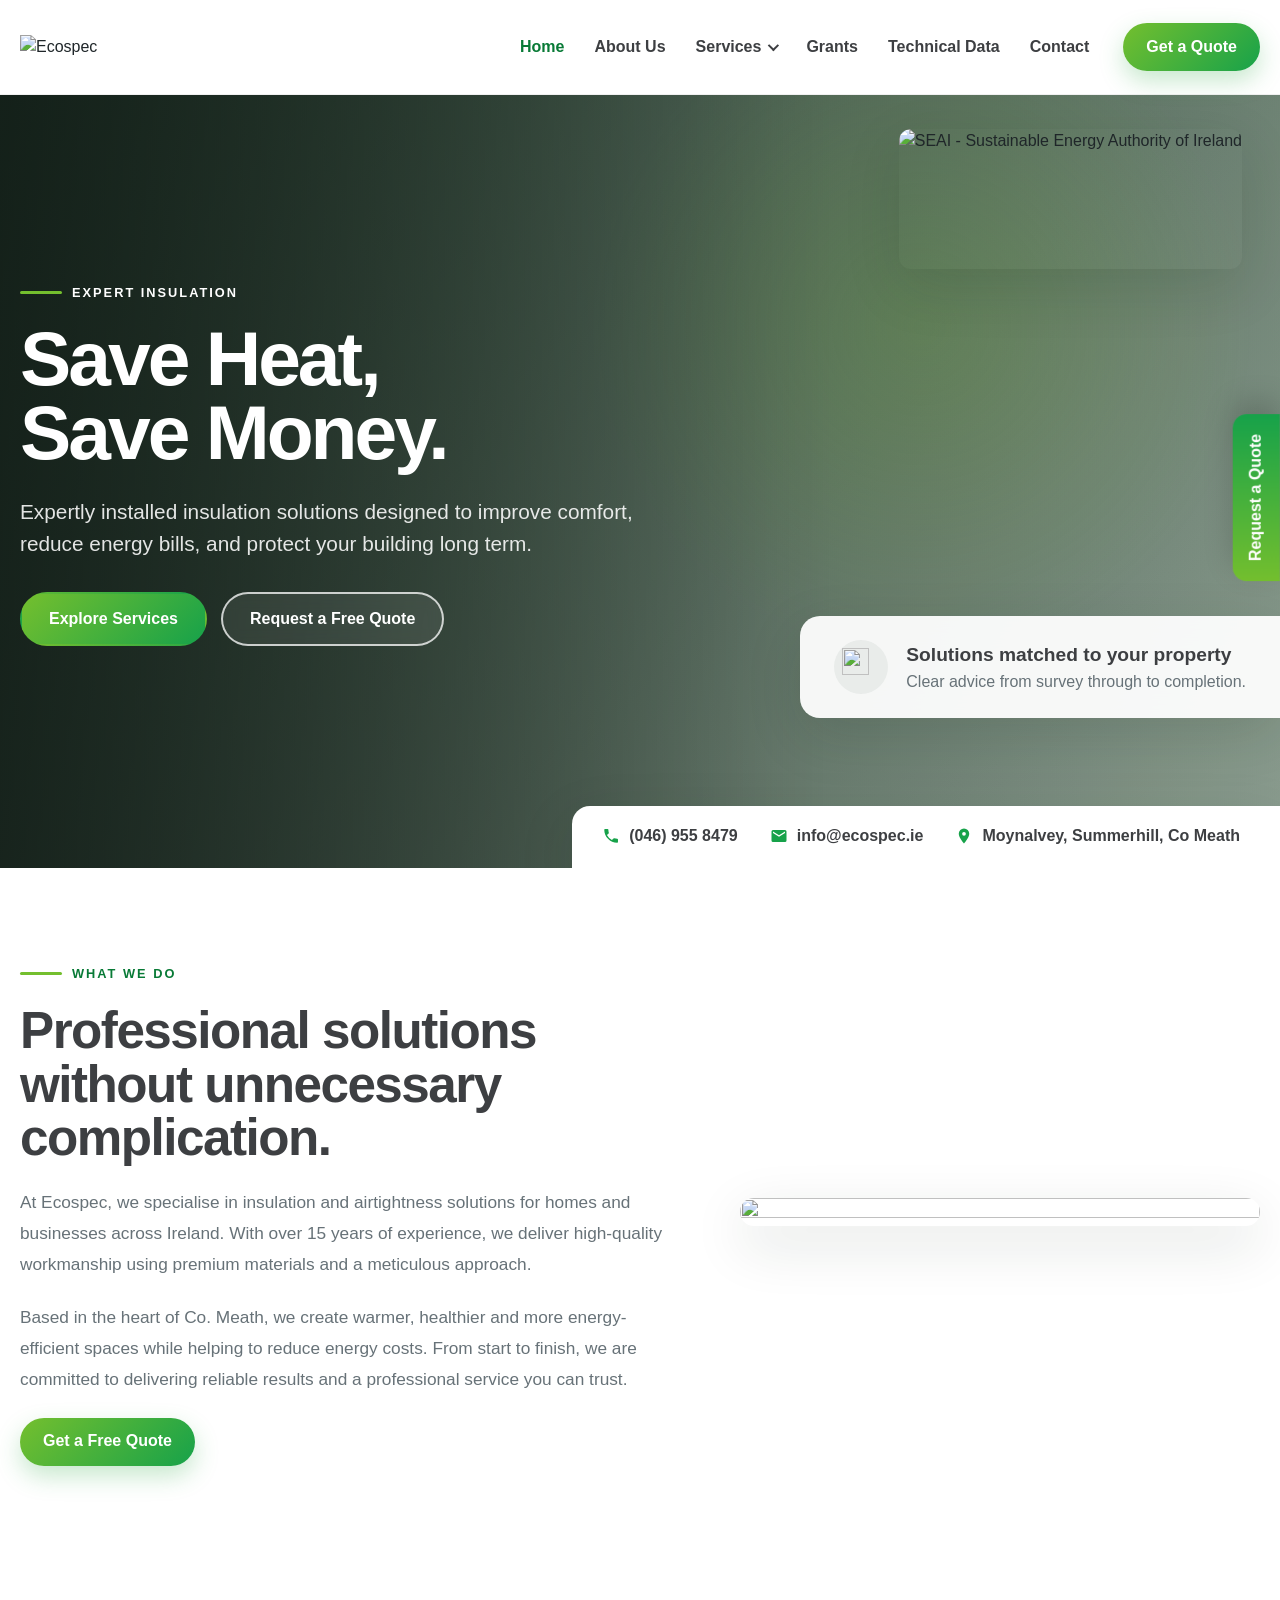
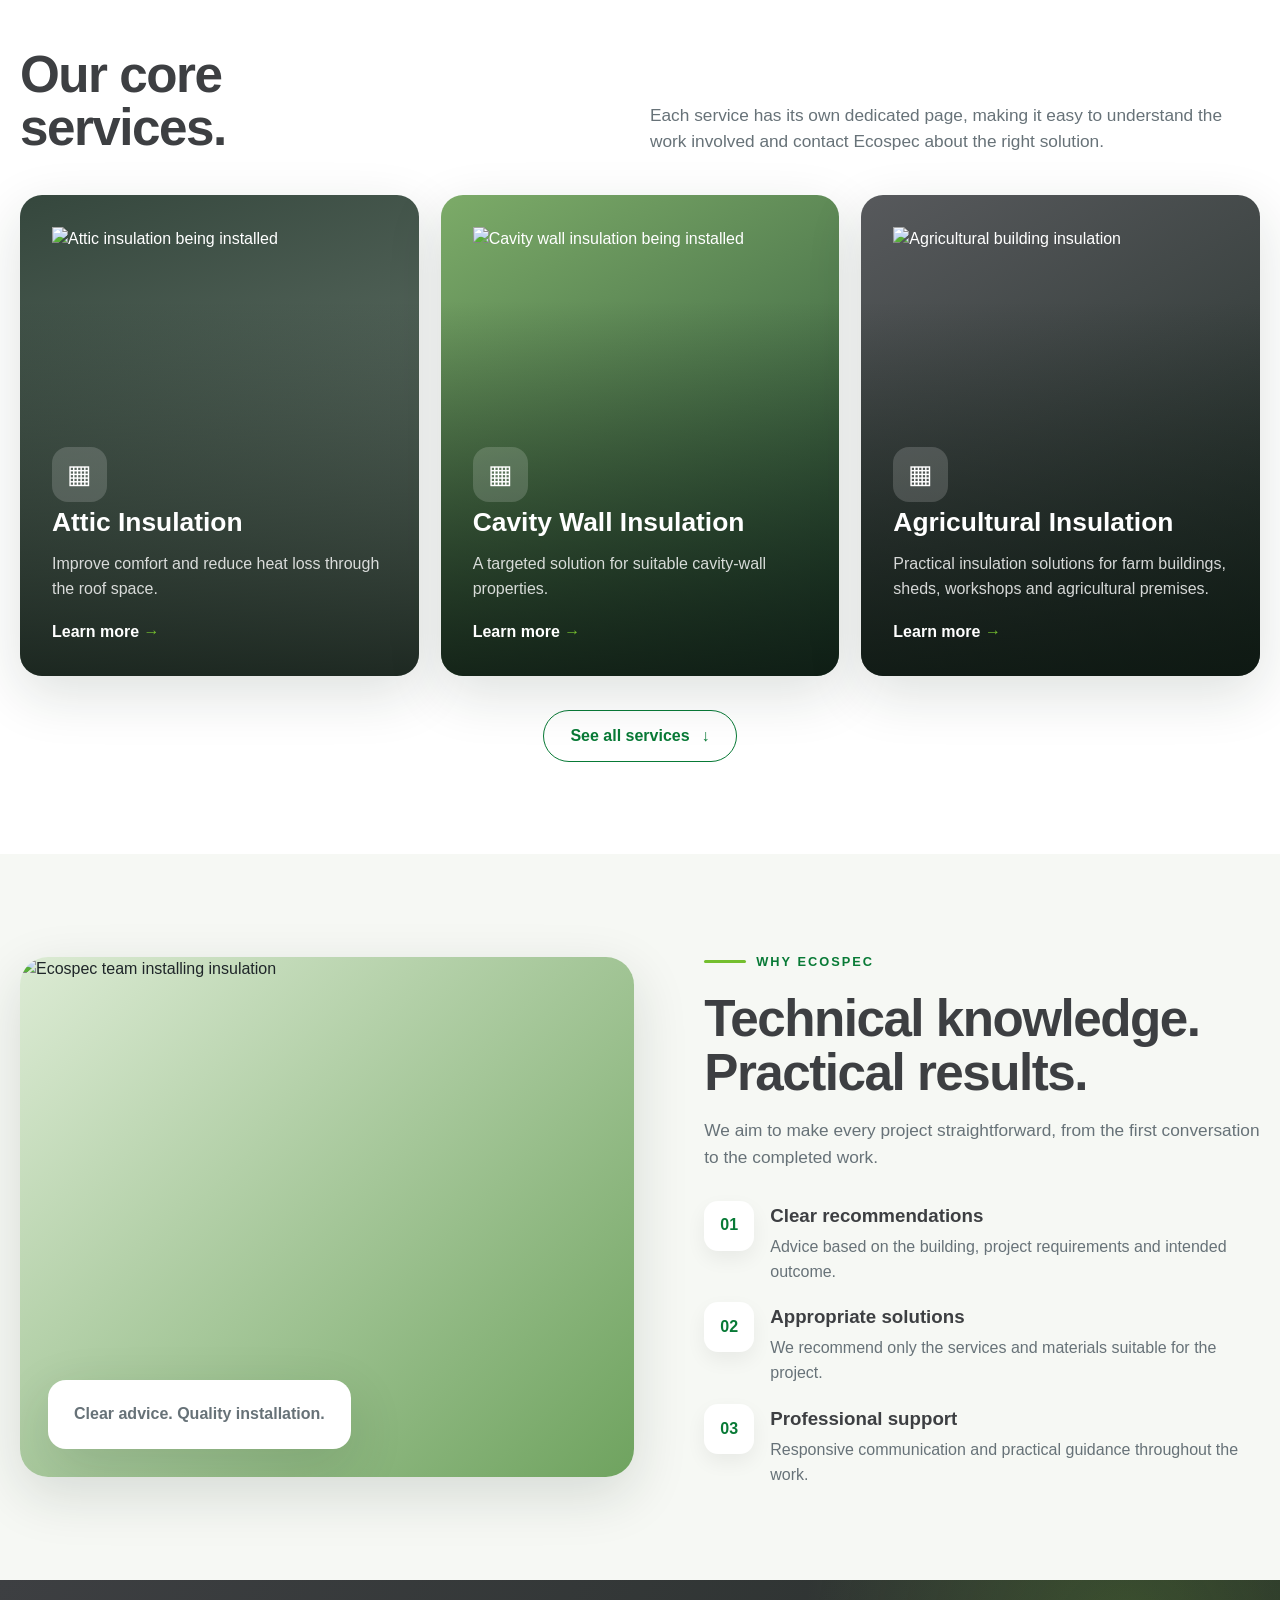
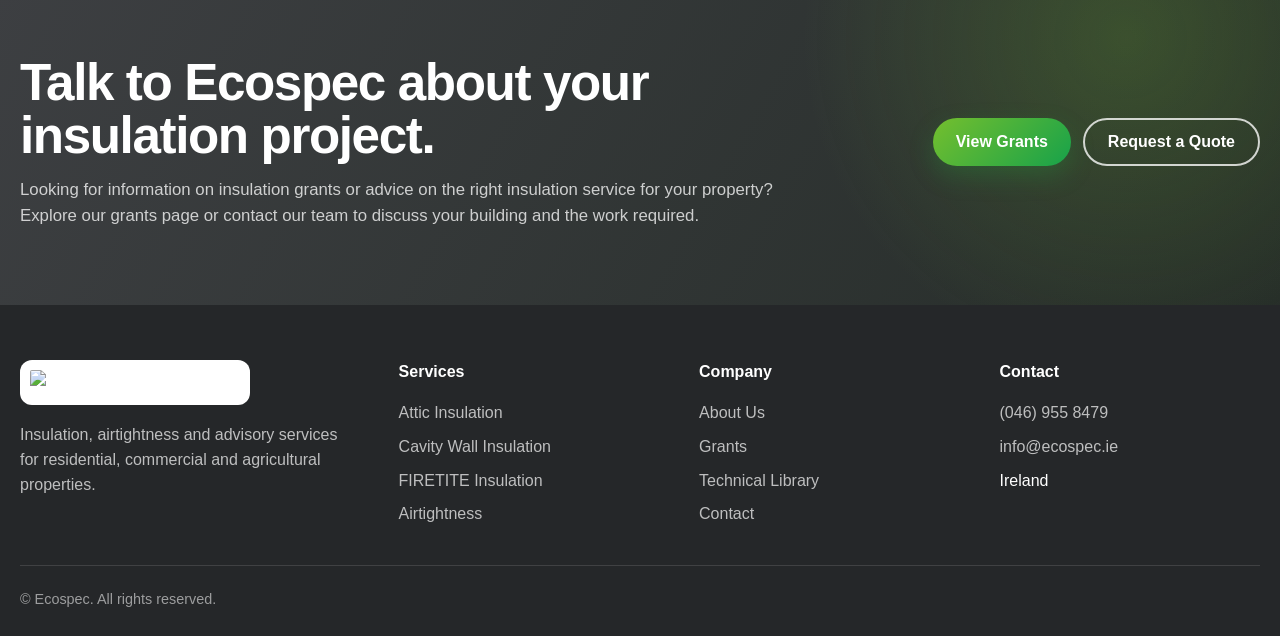
==== commit d6166dce: "Add files via upload" ====
--- a/index.html
+++ b/index.html
@@ -94,13 +94,14 @@
           </li>
 
           <li class="nav-item"><a class="nav-link" href="grants.html">Grants</a></li>
-          <li class="nav-item"><a class="nav-link" href="technical-data.html">Technical D</a></li>
+          <li class="nav-item"><a class="nav-link" href="technical-data.html">Technical Data</a></li>
           <li class="nav-item"><a class="nav-link" href="contact.html">Contact</a></li>
         </ul>
 
         <a class="cta" href="contact.html">Get a Quote</a>
       </nav>
     </div>
+
   </header>
 
   <main id="home">
@@ -116,7 +117,7 @@
           </p>
 
           <div class="hero-actions">
-            <a class="btn btn-primary" href="services.html">Explore Services</a>
+            <a class="btn btn-primary" href="index.html#services">Explore Services</a>
             <a class="btn btn-secondary" href="contact.html">Request a Free Quote</a>
           </div>
         </div>
@@ -243,20 +244,10 @@
             </div>
           </article>
 
-          <article class="service-card service-card-extra" hidden>
-            <a class="service-card-link" href="firetite-insulation.html" aria-label="View FIRETITE insulation"></a>
-            <img class="service-card-image" src="images/firetite.jpeg" alt="FIRETITE insulation system" onerror="this.onerror=null;this.src='images/franimg.jpg';">
-            <div class="service-card-content">
-              <div class="service-icon">▦</div>
-              <h3>FIRETITE Insulation</h3>
-              <p>A specialist insulation solution designed for demanding building applications.</p>
-              <span class="service-link">Learn more <span>→</span></span>
-            </div>
-          </article>
-
+       
           <article class="service-card service-card-extra" hidden>
             <a class="service-card-link" href="airtightness.html" aria-label="View airtightness services"></a>
-            <img class="service-card-image" src="images/airtightness.jpeg" alt="Airtightness work" onerror="this.onerror=null;this.src='images/advice.png';">
+            <img class="service-card-image" src="images/airtightness.jpeg" alt="Airtightness work" onerror="this.onerror=null;this.src='images/membrane.jpg';">
             <div class="service-card-content">
               <div class="service-icon">▦</div>
               <h3>Airtightness</h3>
@@ -346,36 +337,24 @@
         </div>
       </div>
     </section>
-
-    <section class="grant" id="grants">
-      <div class="wrap grant-box">
-        <div>
-          <h2>Looking for information on insulation grants?</h2>
-          <p>
-            Visit our grants page for a clear overview and contact Ecospec to
-            discuss the work required for your property.
-          </p>
-        </div>
-
-        <a class="cta" href="grants.html">View Grants</a>
-      </div>
-    </section>
-
-    <section class="simple-cta">
-      <div class="wrap simple-cta-inner">
-        <div>
-          <h2>Talk to Ecospec about your project.</h2>
-          <p>
-            Tell us about the building and the service you need. Our team can
-            review the details and advise on the appropriate next step.
-          </p>
-        </div>
-
-        <a class="cta" href="contact.html">Request a Quote</a>
-      </div>
-    </section>
-  </main>
-
+<section class="grant simple-cta" id="grants">
+  <div class="wrap grant-box">
+    <div>
+      <h2>Talk to Ecospec about your insulation project.</h2>
+
+      <p>
+        Looking for information on insulation grants or advice on the right
+        insulation service for your property? Explore our grants page or
+        contact our team to discuss your building and the work required.
+      </p>
+    </div>
+
+    <div class="cta-buttons">
+      <a class="cta" href="grants.html">View Grants</a>
+      <a class="cta cta-secondary" href="contact.html">Request a Quote</a>
+    </div>
+  </div>
+</section>
   <footer>
     <div class="wrap">
       <div class="footer-grid">
@@ -410,7 +389,7 @@
         <div>
           <h4>Contact</h4>
           <ul class="footer-links">
-            <li><a href="tel:+35310000000">01 000 0000</a></li>
+            <li><a href="tel:(046) 955 8479">(046) 955 8479</a></li>
             <li><a href="mailto:info@ecospec.ie">info@ecospec.ie</a></li>
             <li>Ireland</li>
           </ul>
--- a/styles.css
+++ b/styles.css
@@ -129,9 +129,57 @@
     .feature-icon{width:50px;height:50px;border-radius:14px;display:grid;place-items:center;background:#fff;color:var(--green-dark);box-shadow:0 8px 20px rgba(0,0,0,.06);font-weight:900}
     .feature h3{margin:0 0 5px;color:var(--charcoal)}.feature p{margin:0;color:var(--muted)}
 
-    .grant{padding:72px 0;background:var(--charcoal);color:#fff}
-    .grant-box{display:grid;grid-template-columns:1fr auto;align-items:center;gap:35px}
-    .grant h2{font-size:clamp(2rem,4vw,3.6rem);line-height:1.05;margin:0 0 15px}.grant p{margin:0;color:rgba(255,255,255,.75);max-width:760px}
+    .grant{
+  padding:76px 0;
+  background:
+    radial-gradient(circle at 88% 18%, rgba(116,191,46,.22), transparent 28%),
+    linear-gradient(120deg, #3d3f42, #262d29);
+  color:var(--white);
+}
+
+.grant-box{
+  display:grid;
+  grid-template-columns:minmax(0,1fr) auto;
+  align-items:center;
+  gap:40px;
+}
+
+.grant h2{
+  max-width:850px;
+  margin:0 0 14px;
+  font-size:clamp(2rem,4vw,3.6rem);
+  line-height:1.05;
+  letter-spacing:-1.4px;
+}
+
+.grant p{
+  max-width:780px;
+  margin:0;
+  color:rgba(255,255,255,.76);
+  font-size:1.05rem;
+}
+
+.cta-buttons{
+  display:flex;
+  align-items:center;
+  justify-content:flex-end;
+  gap:12px;
+  flex-wrap:wrap;
+}
+
+.cta-secondary{
+  background:transparent;
+  color:var(--white);
+  border:2px solid rgba(255,255,255,.78);
+  box-shadow:none;
+}
+
+.cta-secondary:hover{
+  background:var(--white);
+  color:var(--charcoal);
+  border-color:var(--white);
+  box-shadow:0 12px 28px rgba(0,0,0,.16);
+}
 
     .quote{background:#fff}
     .quote-grid{display:grid;grid-template-columns:.9fr 1.1fr;gap:60px;align-items:start}
@@ -150,7 +198,6 @@
     .copyright{border-top:1px solid rgba(255,255,255,.12);margin-top:38px;padding-top:22px;color:rgba(255,255,255,.55);font-size:.9rem}
     .quote-tab{position:fixed;right:0;top:46%;z-index:40;background:linear-gradient(180deg,var(--green),var(--green-2));color:#fff;padding:20px 11px;writing-mode:vertical-rl;transform:rotate(180deg);font-weight:900;border-radius:0 14px 14px 0;box-shadow:0 12px 30px rgba(0,0,0,.18)}
 
-}
 .home-visual {
   position: relative;
   width: 100%;
@@ -298,41 +345,6 @@
   color: var(--charcoal);
 }
 
-.simple-cta {
-  background:
-    linear-gradient(120deg, rgba(61,63,66,.98), rgba(38,45,41,.96)),
-    radial-gradient(circle at 85% 20%, rgba(116,191,46,.28), transparent 26%);
-  color: var(--white);
-}
-
-.simple-cta-inner {
-  display: grid;
-  grid-template-columns: 1fr auto;
-  gap: 36px;
-  align-items: center;
-}
-
-.simple-cta h2 {
-  margin: 0 0 12px;
-  font-size: clamp(2rem, 4vw, 3.5rem);
-  line-height: 1.04;
-}
-
-.simple-cta p {
-  margin: 0;
-  max-width: 760px;
-  color: rgba(255,255,255,.76);
-}
-
-@media (max-width: 760px) {
-  .simple-cta-inner {
-    grid-template-columns: 1fr;
-  }
-
-  .simple-cta .cta {
-    width: 100%;
-  }
-}
 /* ===== Mobile fixes: hero badge + details strip ===== */
 
 @media (max-width: 1050px) {
@@ -710,7 +722,7 @@
 
   .page-intro h2,
   .section-head h2,
-  .simple-cta h2 {
+  .grant h2 {
     font-size: clamp(2rem, 10vw, 2.8rem);
     letter-spacing: -1px;
   }
@@ -770,15 +782,19 @@
     padding: 58px 0;
   }
 
-  .grant-box,
-  .simple-cta-inner {
-    grid-template-columns: 1fr;
-    gap: 24px;
-  }
-
-  .grant-box .cta,
-  .simple-cta .cta {
-    width: 100%;
+  .grant-box{
+    grid-template-columns:1fr;
+    gap:28px;
+  }
+
+  .cta-buttons{
+    width:100%;
+    display:grid;
+    grid-template-columns:1fr;
+  }
+
+  .cta-buttons .cta{
+    width:100%;
   }
 
   .footer-grid {
@@ -1613,7 +1629,7 @@
 
 .service-grid.show-all-services .service-card-extra {
   display: flex;
-  animation: service-card-reveal .35s ease both;
+  animation: service-card-reveal .35s ease;
 }
 
 @keyframes service-card-reveal {
@@ -1820,4 +1836,67 @@
   .nav.open {
     max-height: calc(100vh - 74px);
   }
+}
+/* =========================================================
+   STRAIGHT HERO BOTTOM
+   Removes the angled/wave edge and keeps the hero finish clean.
+   ========================================================= */
+.hero .wave {
+  display: none !important;
+}
+
+.hero {
+  border-bottom: 0;
+}
+
+/* Keep the contact strip aligned neatly with the straight edge. */
+.hero-details {
+  bottom: 0;
+  border-radius: 18px 0 0 0;
+}
+
+@media (max-width: 1050px) {
+  .hero-details {
+    border-radius: 0;
+  }
+}\n\n/* =========================================================
+   SERVICE CARD HOVER FIX
+   Keeps every visible and revealed service card consistent.
+   ========================================================= */
+.service-card {
+  transform: translateY(0);
+  transition:
+    transform .25s ease,
+    box-shadow .25s ease;
+  will-change: transform;
+}
+
+.service-card:hover,
+.service-card:focus-within {
+  transform: translateY(-7px);
+  box-shadow: 0 24px 60px rgba(22,45,29,.20);
+}
+
+.service-card .service-card-image {
+  transition: transform .4s ease;
+}
+
+.service-card:hover .service-card-image,
+.service-card:focus-within .service-card-image {
+  transform: scale(1.04);
+}
+
+/* The reveal animation must finish without retaining transform,
+   otherwise it blocks the hover transform on extra cards. */
+.service-grid.show-all-services .service-card-extra {
+  animation-fill-mode: none;
+}
+
+@media (prefers-reduced-motion: reduce) {
+  .service-card,
+  .service-card .service-card-image,
+  .service-grid.show-all-services .service-card-extra {
+    animation: none;
+    transition: none;
+  }
 }
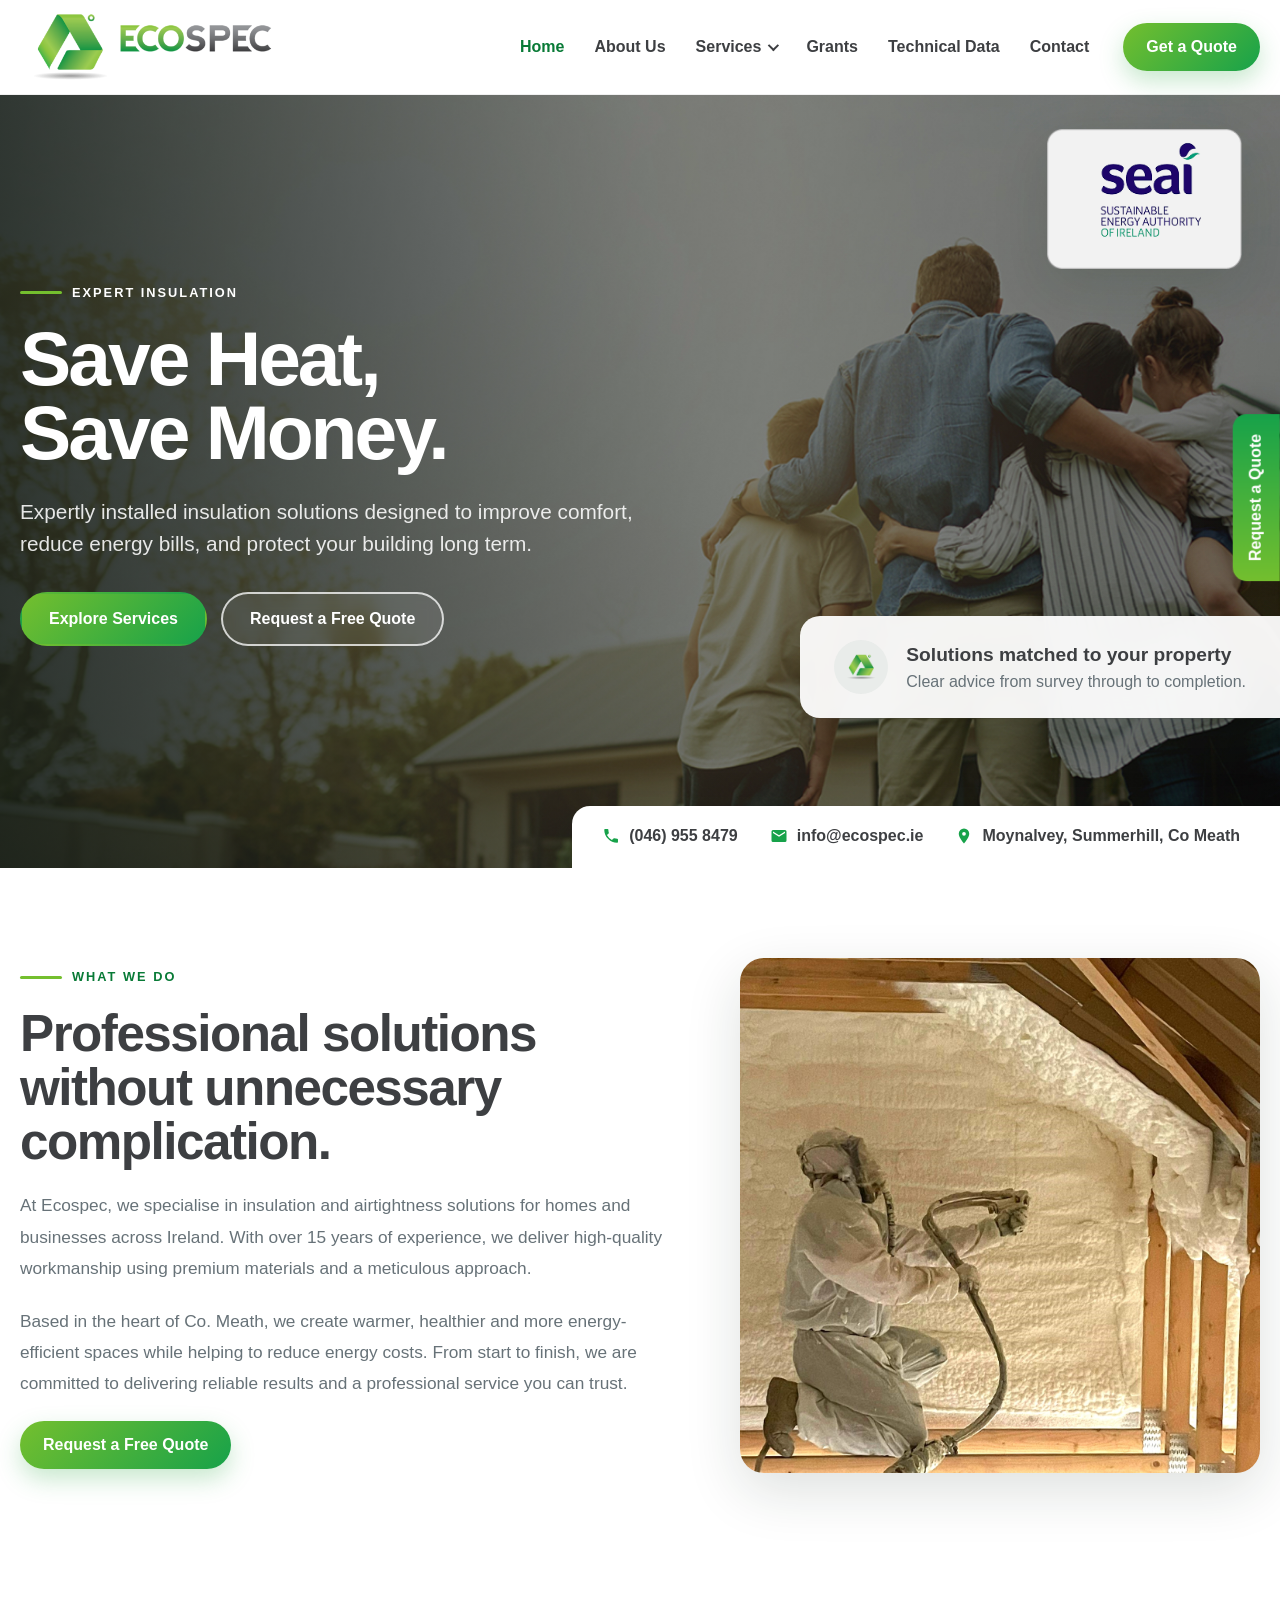
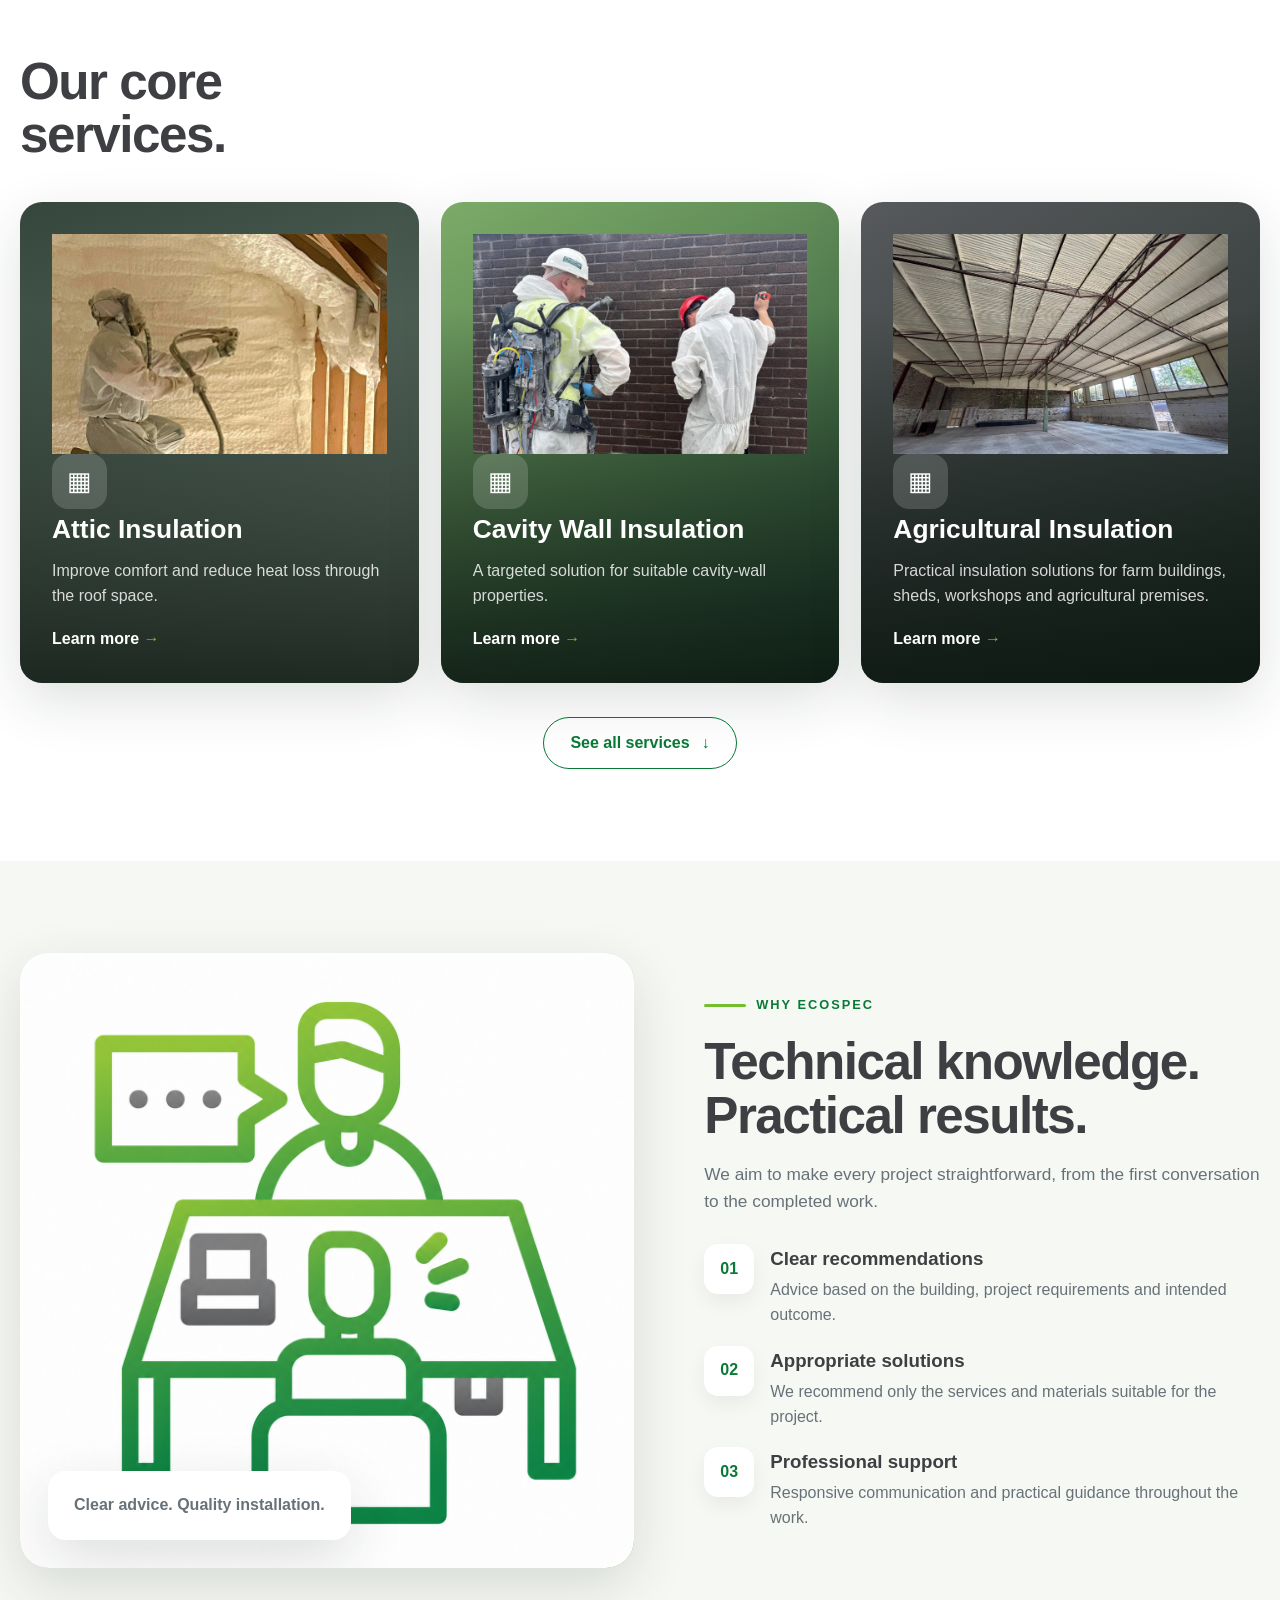
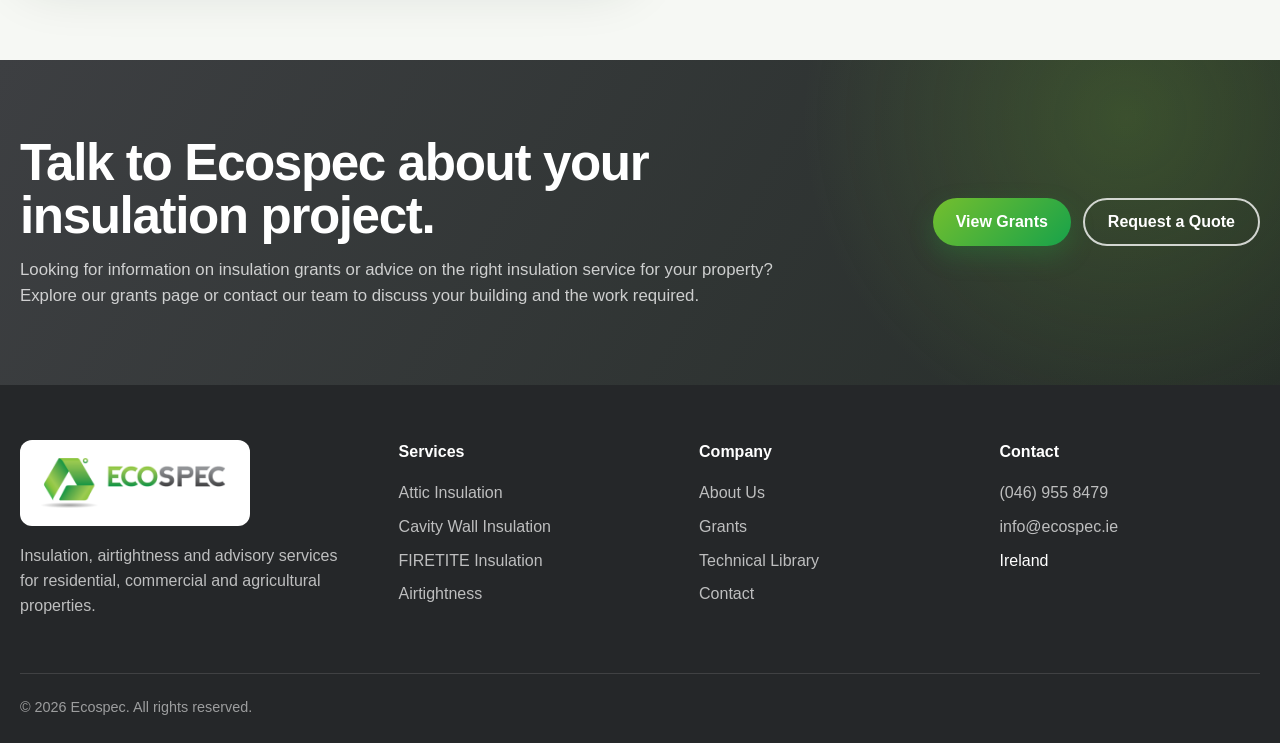
==== commit 953cabbf: "Add files via upload" ====
--- a/index.html
+++ b/index.html
@@ -177,7 +177,7 @@
                 results and a professional service you can trust.
             </p>
 
-            <a href="contact.html" class="cta">Get a Free Quote</a>
+            <a href="contact.html" class="cta">Request a Free Quote</a>
 
         </div>
 
@@ -192,10 +192,7 @@
       <div class="wrap">
         <div class="section-head">
           <h2>Our core<br>services.</h2>
-          <p>
-            Each service has its own dedicated page, making it easy to understand
-            the work involved and contact Ecospec about the right solution.
-          </p>
+         
         </div>
 
         <div class="service-grid" id="homeServiceGrid">
@@ -235,7 +232,7 @@
 
           <article class="service-card service-card-extra" hidden>
             <a class="service-card-link" href="commercial-insulation.html" aria-label="View commercial insulation"></a>
-            <img class="service-card-image" src="images/commercial.jpeg" alt="Commercial insulation project" onerror="this.onerror=null;this.src='images/franimg.jpg';">
+            <img class="service-card-image" src="images/Commercial.jpeg" alt="Commercial insulation project" onerror="this.onerror=null;this.src='images/Commercial.png';">
             <div class="service-card-content">
               <div class="service-icon">▦</div>
               <h3>Commercial Insulation</h3>
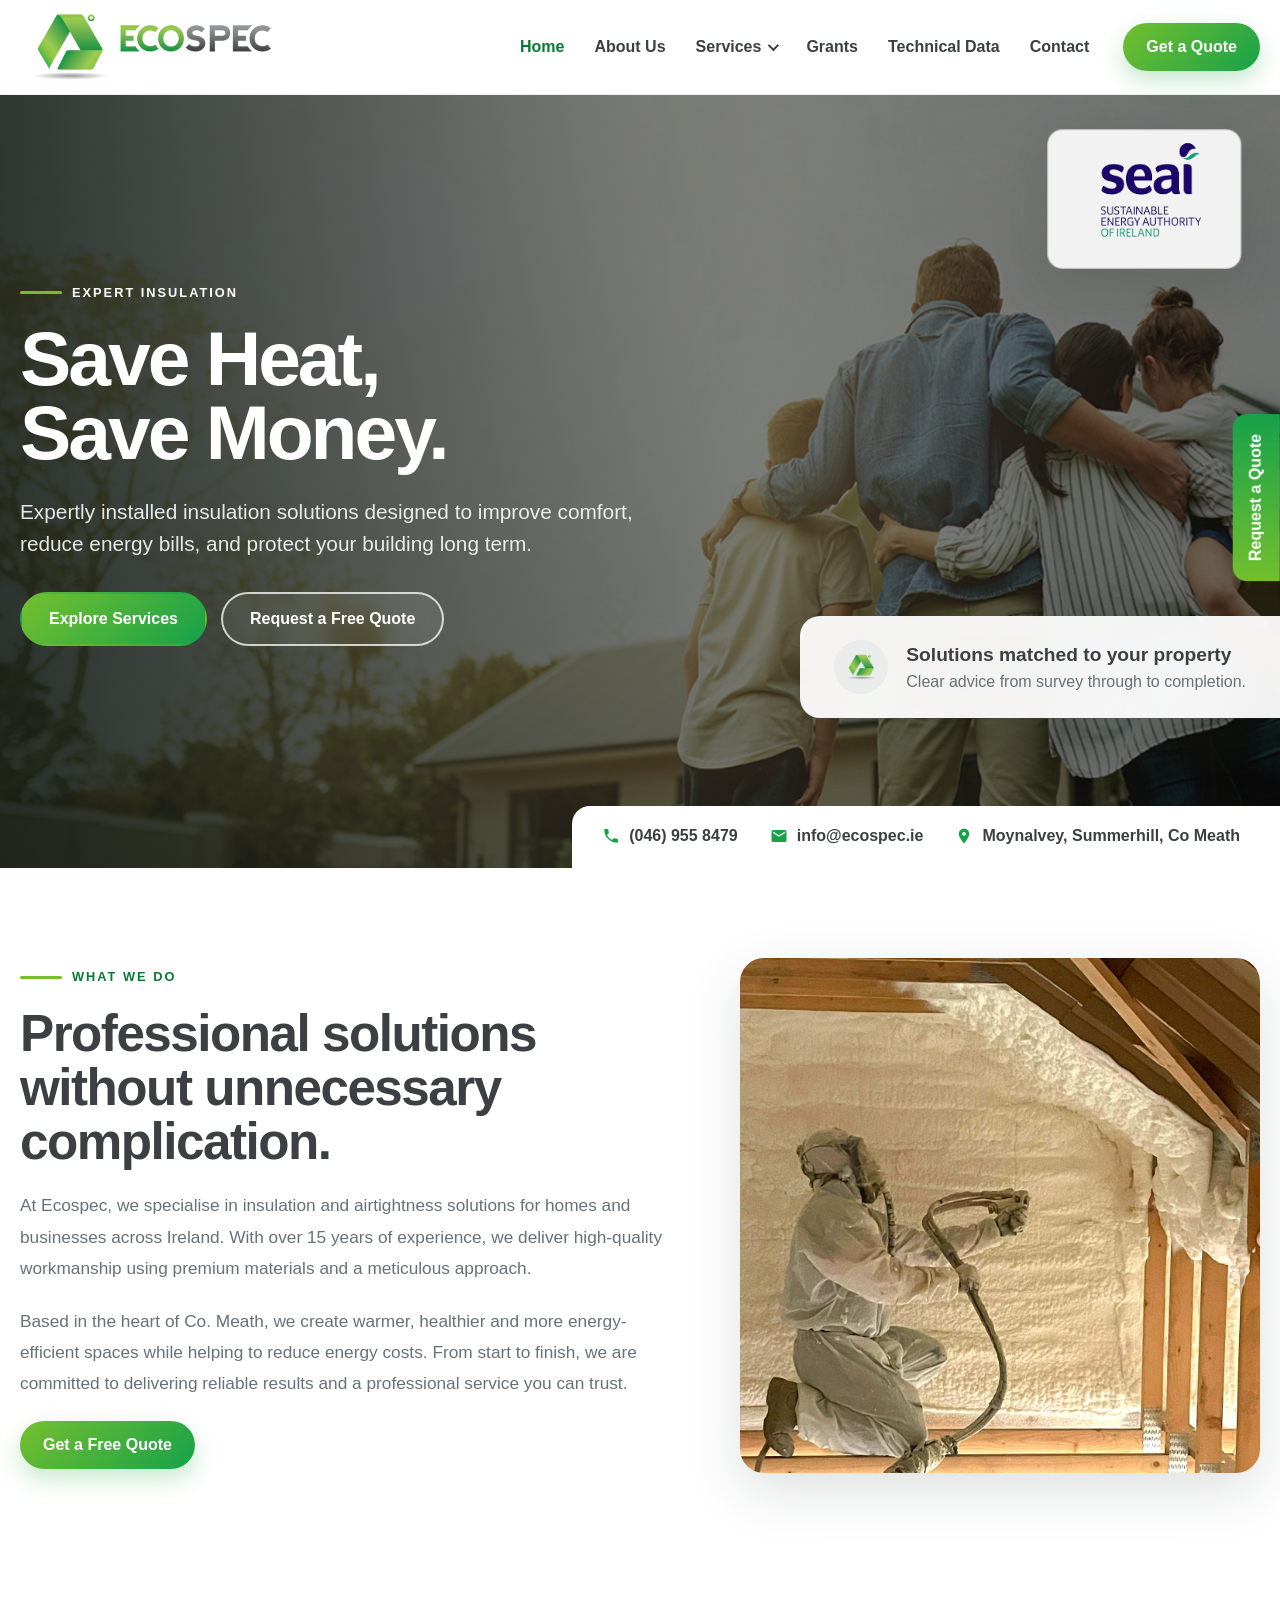
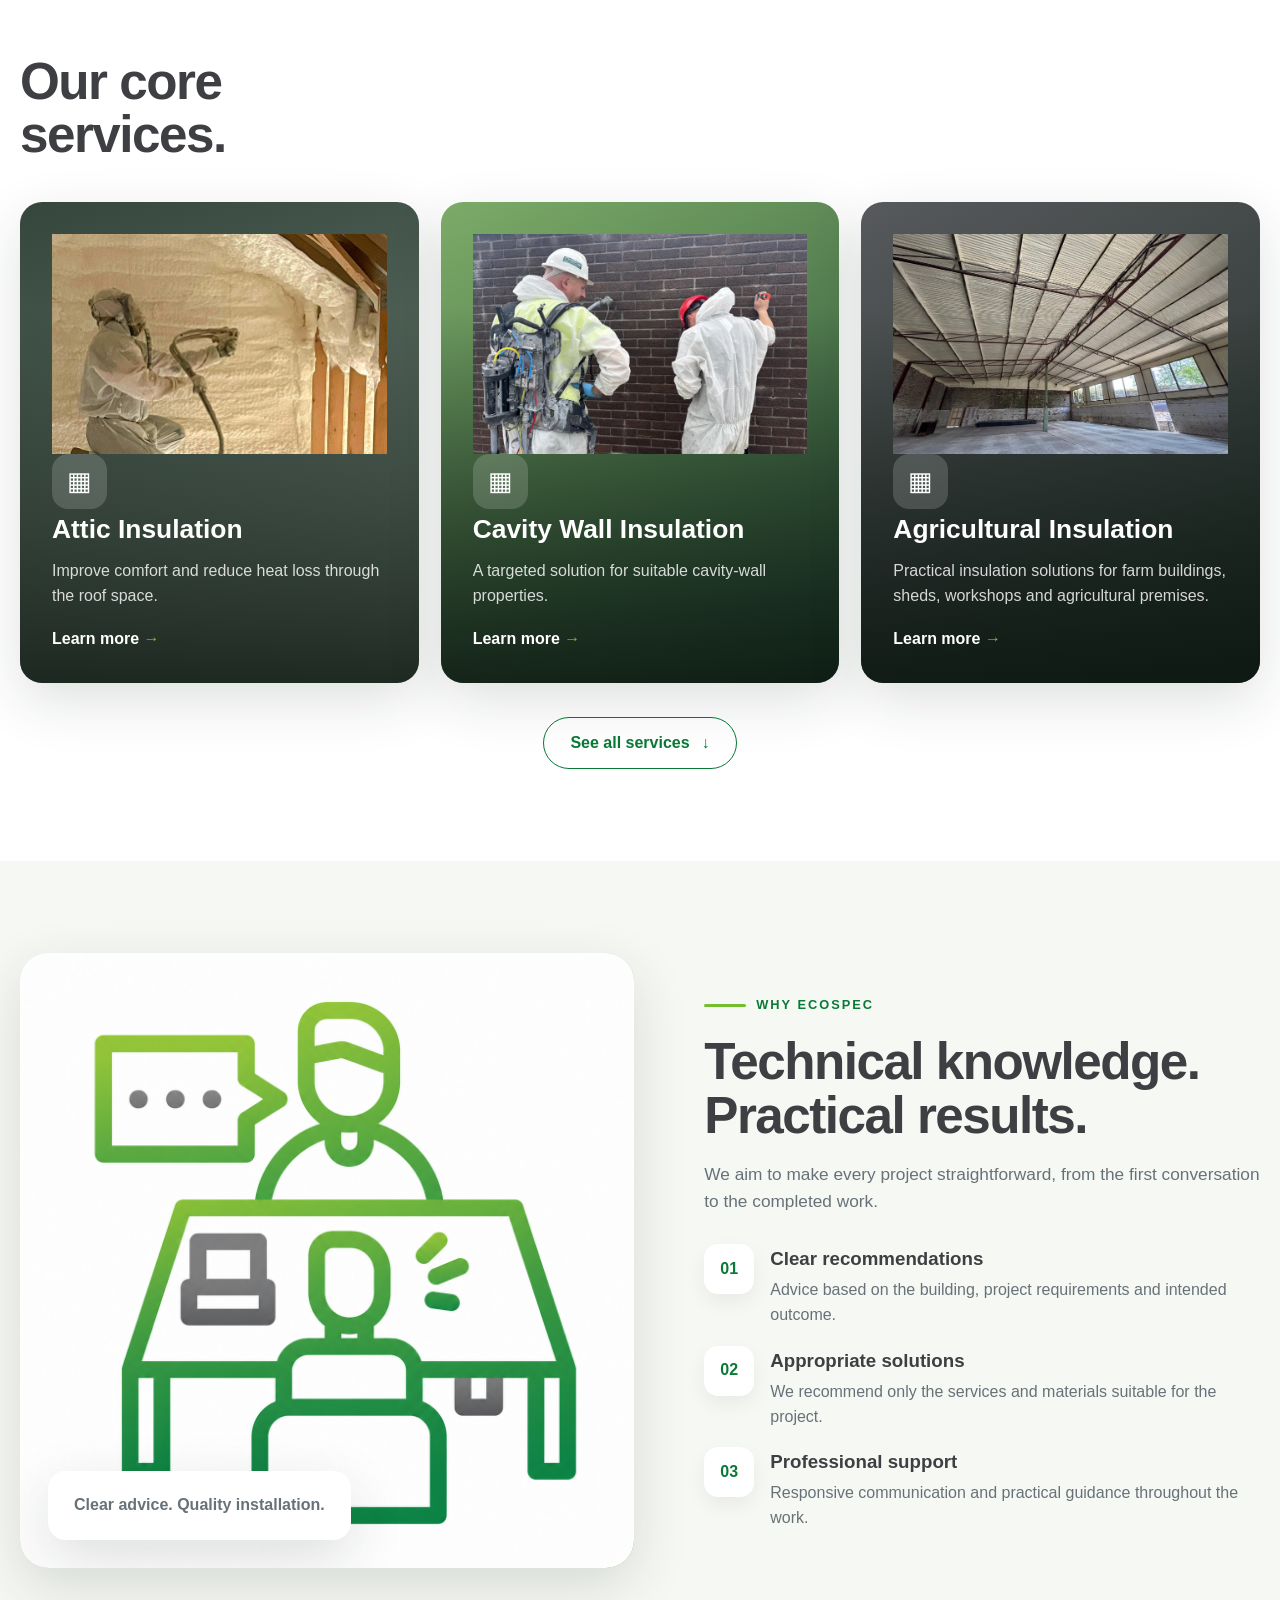
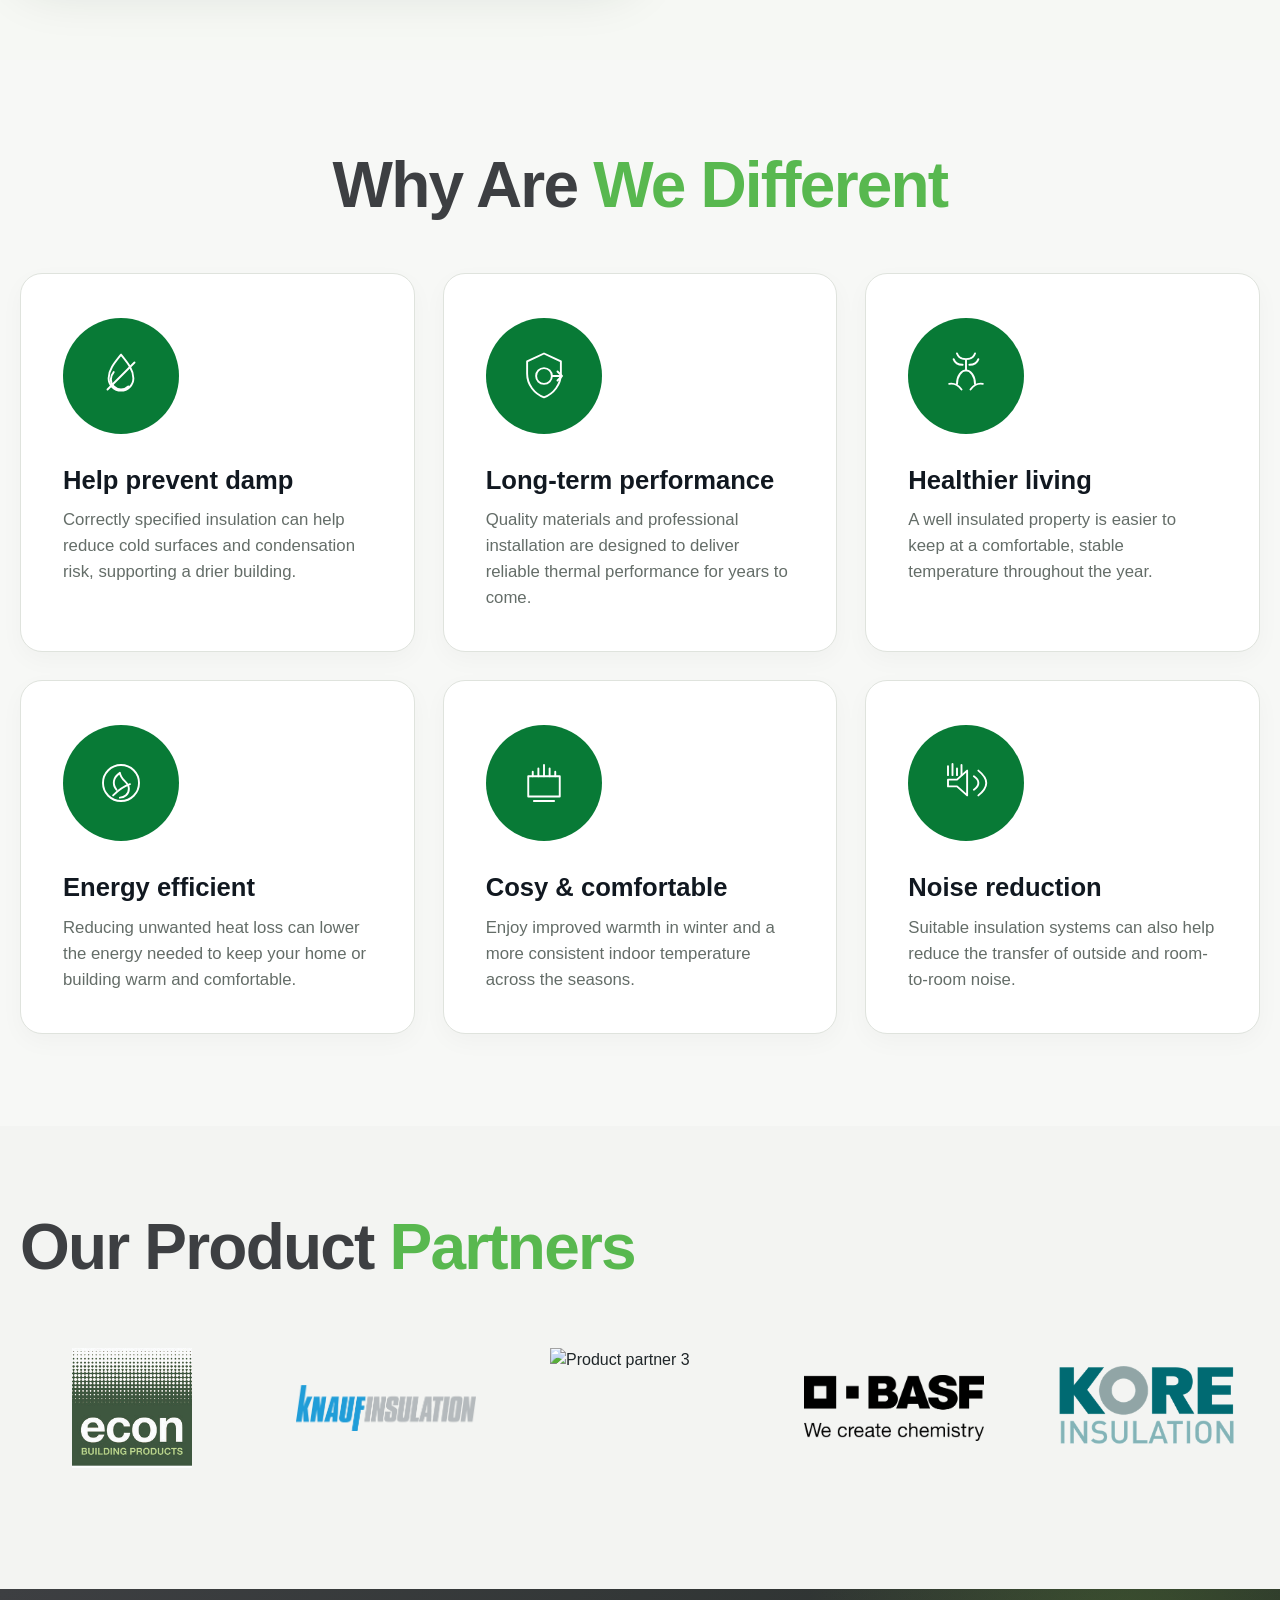
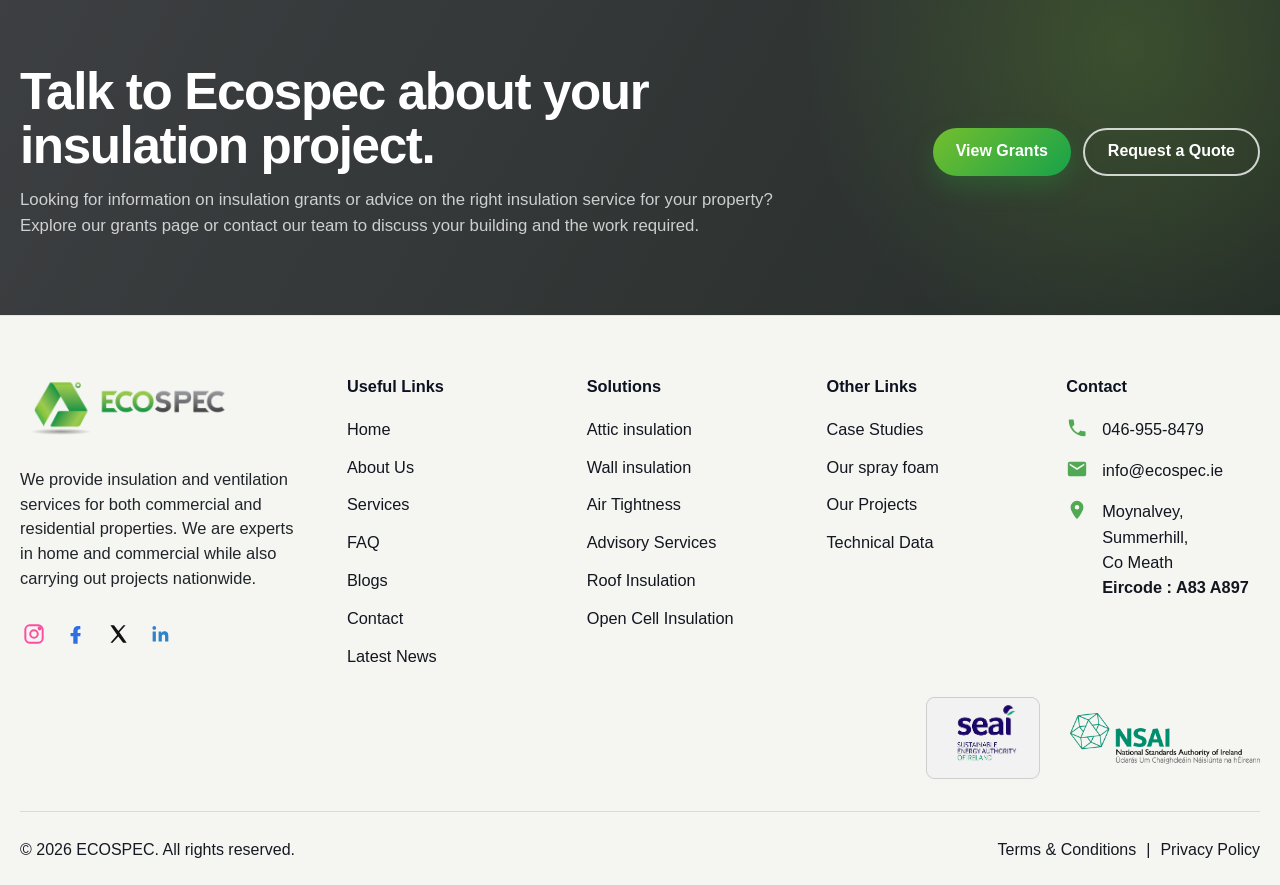
==== commit 3adeb418: "Add files via upload" ====
--- a/index.html
+++ b/index.html
@@ -177,7 +177,7 @@
                 results and a professional service you can trust.
             </p>
 
-            <a href="contact.html" class="cta">Request a Free Quote</a>
+            <a href="contact.html" class="cta">Get a Free Quote</a>
 
         </div>
 
@@ -192,7 +192,7 @@
       <div class="wrap">
         <div class="section-head">
           <h2>Our core<br>services.</h2>
-         
+          
         </div>
 
         <div class="service-grid" id="homeServiceGrid">
@@ -232,7 +232,7 @@
 
           <article class="service-card service-card-extra" hidden>
             <a class="service-card-link" href="commercial-insulation.html" aria-label="View commercial insulation"></a>
-            <img class="service-card-image" src="images/Commercial.jpeg" alt="Commercial insulation project" onerror="this.onerror=null;this.src='images/Commercial.png';">
+            <img class="service-card-image" src="images/commercial.jpeg" alt="Commercial insulation project" onerror="this.onerror=null;this.src='images/Commercial.jpg';">
             <div class="service-card-content">
               <div class="service-icon">▦</div>
               <h3>Commercial Insulation</h3>
@@ -334,6 +334,95 @@
         </div>
       </div>
     </section>
+
+    <section class="benefits" aria-labelledby="benefits-title">
+      <div class="wrap">
+        <div class="benefits-head benefits-head-centered">
+          <h2 id="benefits-title">Why Are <span>We Different</span></h2>
+        </div>
+
+        <div class="benefits-grid">
+          <article class="benefit-card">
+            <div class="benefit-icon" aria-hidden="true">
+              <svg viewBox="0 0 48 48"><path d="M24 5c-6.5 8-11 13.6-11 21a11 11 0 0 0 22 0c0-7.4-4.5-13-11-21Z"/><path d="M12 36 36 12"/><path d="M17.5 20.5A10.5 10.5 0 0 0 15 27c0 5 4 9 9 9 2.5 0 4.8-1 6.5-2.7"/></svg>
+            </div>
+            <h3>Help prevent damp</h3>
+            <p>Correctly specified insulation can help reduce cold surfaces and condensation risk, supporting a drier building.</p>
+          </article>
+
+          <article class="benefit-card">
+            <div class="benefit-icon" aria-hidden="true">
+              <svg viewBox="0 0 48 48"><path d="M24 4 39 11v11c0 9.5-6.4 17.8-15 21-8.6-3.2-15-11.5-15-21V11L24 4Z"/><path d="M17 24c0-4 3-7 7-7s7 3 7 7-3 7-7 7-7-3-7-7Z"/><path d="M31 24h9m-4-4 4 4-4 4"/></svg>
+            </div>
+            <h3>Long-term performance</h3>
+            <p>Quality materials and professional installation are designed to deliver reliable thermal performance for years to come.</p>
+          </article>
+
+          <article class="benefit-card">
+            <div class="benefit-icon" aria-hidden="true">
+              <svg viewBox="0 0 48 48"><path d="M9 31c5-1 8 1 11 5m19-5c-5-1-8 1-11 5"/><path d="M16 31c0-7 4-12 8-12s8 5 8 12"/><path d="M24 19V9m0 0c-4 0-7-2-8-5m8 5c4 0 7-2 8-5"/><path d="M21 14c-4 0-7-2-8-5m14 5c4 0 7-2 8-5"/></svg>
+            </div>
+            <h3>Healthier living</h3>
+            <p>A well insulated property is easier to keep at a comfortable, stable temperature throughout the year.</p>
+          </article>
+
+          <article class="benefit-card">
+            <div class="benefit-icon" aria-hidden="true">
+              <svg viewBox="0 0 48 48"><path d="M24 8a16 16 0 1 0 16 16A16 16 0 0 0 24 8Z"/><path d="M20 30c-4-5-3-11 3-15 1 7 8 8 8 14 0 5-4 8-8 8"/><path d="M17 35c5-5 9-8 15-10"/></svg>
+            </div>
+            <h3>Energy efficient</h3>
+            <p>Reducing unwanted heat loss can lower the energy needed to keep your home or building warm and comfortable.</p>
+          </article>
+
+          <article class="benefit-card">
+            <div class="benefit-icon" aria-hidden="true">
+              <svg viewBox="0 0 48 48"><path d="M10 18h28v18H10z"/><path d="M14 18v-4m5 4v-7m5 7V8m5 10v-7m5 7v-4"/><path d="M15 40h18"/></svg>
+            </div>
+            <h3>Cosy &amp; comfortable</h3>
+            <p>Enjoy improved warmth in winter and a more consistent indoor temperature across the seasons.</p>
+          </article>
+
+          <article class="benefit-card">
+            <div class="benefit-icon" aria-hidden="true">
+              <svg viewBox="0 0 48 48"><path d="M8 21h8l9-8v22l-9-8H8z"/><path d="M31 18c3 2 4 4 4 6s-1 4-4 6"/><path d="M35 13c5 4 7 7 7 11s-2 7-7 11"/><path d="M8 9v8m4-10v10m4-6v6m4-9v9"/></svg>
+            </div>
+            <h3>Noise reduction</h3>
+            <p>Suitable insulation systems can also help reduce the transfer of outside and room-to-room noise.</p>
+          </article>
+        </div>
+      </div>
+    </section>
+
+        <section class="partners" aria-labelledby="partners-title">
+      <div class="wrap">
+        <div class="partners-head">
+          <h2 id="partners-title">Our Product <span>Partners</span></h2>
+        </div>
+
+        <div class="partners-grid" aria-label="Product partners">
+          <div class="partner-logo-slot">
+            <img src="images/ECON.jpg" alt="Product partner 1">
+          </div>
+
+          <div class="partner-logo-slot">
+            <img src="images/KNAUF.png" alt="Product partner 2">
+          </div>
+
+          <div class="partner-logo-slot">
+            <img src="images/ISOVER.JPG" alt="Product partner 3">
+          </div>
+
+          <div class="partner-logo-slot">
+            <img src="images/BASF.png" alt="Product partner 4">
+          </div>
+
+          <div class="partner-logo-slot">
+            <img src="images/KORE.png" alt="Product partner 5">
+          </div>
+        </div>
+      </div>
+    </section>
+
 <section class="grant simple-cta" id="grants">
   <div class="wrap grant-box">
     <div>
@@ -352,49 +441,112 @@
     </div>
   </div>
 </section>
-  <footer>
+  <footer class="site-footer">
     <div class="wrap">
-      <div class="footer-grid">
-        <div>
-          <img class="footer-logo" src="images/Ecospeclogo.png" alt="Ecospec">
+      <div class="footer-top">
+        <div class="footer-brand">
+          <img class="footer-brand-logo" src="images/Ecospeclogo.png" alt="Ecospec">
           <p>
-            Insulation, airtightness and advisory services for residential,
-            commercial and agricultural properties.
+            We provide insulation and ventilation services for both commercial and residential properties.
+            We are experts in home and commercial while also carrying out projects nationwide.
           </p>
-        </div>
-
-        <div>
-          <h4>Services</h4>
+
+          <div class="footer-social" aria-label="Social media links">
+            <a href="#" aria-label="Instagram" class="social-link social-instagram">
+              <svg viewBox="0 0 24 24" aria-hidden="true"><rect x="4" y="4" width="16" height="16" rx="4"></rect><circle cx="12" cy="12" r="3.5"></circle><circle cx="17.2" cy="6.8" r="1"></circle></svg>
+            </a>
+            <a href="#" aria-label="Facebook" class="social-link social-facebook">
+              <svg viewBox="0 0 24 24" aria-hidden="true"><path d="M13.5 21v-7h2.4l.4-3h-2.8V9.1c0-.9.3-1.6 1.6-1.6H16V4.8c-.3 0-1.1-.1-2-.1-2.7 0-4.5 1.6-4.5 4.7V11H7v3h2.5v7h4Z"></path></svg>
+            </a>
+            <a href="#" aria-label="X" class="social-link social-x">
+              <svg viewBox="0 0 24 24" aria-hidden="true"><path d="M5 4h3.3l4 5.3L17 4h2l-5.7 6.4L20 20h-3.3l-4.4-5.8L7 20H5l6.2-7L5 4Z"></path></svg>
+            </a>
+            <a href="#" aria-label="LinkedIn" class="social-link social-linkedin">
+              <svg viewBox="0 0 24 24" aria-hidden="true"><path d="M6.7 8.1a1.7 1.7 0 1 1 0-3.4 1.7 1.7 0 0 1 0 3.4ZM5.2 9.8h3V19h-3V9.8Zm4.9 0H13v1.3h.1c.4-.8 1.4-1.7 2.9-1.7 3.1 0 3.7 2 3.7 4.7V19h-3v-4.3c0-1 0-2.3-1.4-2.3s-1.6 1.1-1.6 2.2V19h-3V9.8Z"></path></svg>
+            </a>
+          </div>
+        </div>
+
+        <div class="footer-col">
+          <h4>Useful Links</h4>
           <ul class="footer-links">
-            <li><a href="attic-insulation.html">Attic Insulation</a></li>
-            <li><a href="cavity-wall-insulation.html">Cavity Wall Insulation</a></li>
-            <li><a href="firetite-insulation.html">FIRETITE Insulation</a></li>
-            <li><a href="airtightness.html">Airtightness</a></li>
+            <li><a href="index.html">Home</a></li>
+            <li><a href="about.html">About Us</a></li>
+            <li><a href="index.html#services">Services</a></li>
+            <li><a href="contact.html">FAQ</a></li>
+            <li><a href="journal.html">Blogs</a></li>
+            <li><a href="contact.html">Contact</a></li>
+            <li><a href="news.html">Latest News</a></li>
           </ul>
         </div>
 
-        <div>
-          <h4>Company</h4>
+        <div class="footer-col">
+          <h4>Solutions</h4>
           <ul class="footer-links">
-            <li><a href="about.html">About Us</a></li>
-            <li><a href="grants.html">Grants</a></li>
-            <li><a href="technical-library.html">Technical Library</a></li>
-            <li><a href="contact.html">Contact</a></li>
+            <li><a href="attic-insulation.html">Attic insulation</a></li>
+            <li><a href="cavity-wall-insulation.html">Wall insulation</a></li>
+            <li><a href="airtightness.html">Air Tightness</a></li>
+            <li><a href="advisory-services.html">Advisory Services</a></li>
+            <li><a href="attic-insulation.html">Roof Insulation</a></li>
+            <li><a href="index.html#services">Open Cell Insulation</a></li>
           </ul>
         </div>
 
-        <div>
+        <div class="footer-col">
+          <h4>Other Links</h4>
+          <ul class="footer-links">
+            <li><a href="case-studies.html">Case Studies</a></li>
+            <li><a href="index.html#services">Our spray foam</a></li>
+            <li><a href="projects.html">Our Projects</a></li>
+            <li><a href="technical-data.html">Technical Data</a></li>
+          </ul>
+        </div>
+
+        <div class="footer-col footer-contact-col">
           <h4>Contact</h4>
-          <ul class="footer-links">
-            <li><a href="tel:(046) 955 8479">(046) 955 8479</a></li>
-            <li><a href="mailto:info@ecospec.ie">info@ecospec.ie</a></li>
-            <li>Ireland</li>
+          <ul class="footer-contact-list">
+            <li>
+              <span class="footer-contact-icon" aria-hidden="true">
+                <svg viewBox="0 0 24 24"><path d="M6.6 10.8a15.4 15.4 0 0 0 6.6 6.6l2.2-2.2c.3-.3.7-.4 1.1-.3 1.2.4 2.5.6 3.8.6.6 0 1 .4 1 1V20c0 .6-.4 1-1 1C10.7 21 3 13.3 3 3.8c0-.6.4-1 1-1h3.5c.6 0 1 .4 1 1 0 1.3.2 2.6.6 3.8.1.4 0 .8-.3 1.1l-2.2 2.1z"></path></svg>
+              </span>
+              <a href="tel:0469558479">046-955-8479</a>
+            </li>
+            <li>
+              <span class="footer-contact-icon" aria-hidden="true">
+                <svg viewBox="0 0 24 24"><path d="M20 4H4a2 2 0 0 0-2 2v12a2 2 0 0 0 2 2h16a2 2 0 0 0 2-2V6a2 2 0 0 0-2-2Zm0 4-8 5-8-5V6l8 5 8-5v2Z"></path></svg>
+              </span>
+              <a href="mailto:info@ecospec.ie">info@ecospec.ie</a>
+            </li>
+            <li>
+              <span class="footer-contact-icon" aria-hidden="true">
+                <svg viewBox="0 0 24 24"><path d="M12 2a7 7 0 0 0-7 7c0 5.2 7 13 7 13s7-7.8 7-13a7 7 0 0 0-7-7Zm0 9.5A2.5 2.5 0 1 1 12 6.5a2.5 2.5 0 0 1 0 5z"></path></svg>
+              </span>
+              <div>
+                Moynalvey, Summerhill,<br>
+                Co Meath<br>
+                <strong>Eircode : A83 A897</strong>
+              </div>
+            </li>
           </ul>
         </div>
       </div>
 
-      <div class="copyright">
-        © <span id="year"></span> Ecospec. All rights reserved.
+      <div class="footer-accreditation-row">
+        <div class="footer-accreditation-spacer" aria-hidden="true"></div>
+        <div class="footer-accreditation-logos">
+          <img src="images/seailogo.png" alt="SEAI">
+          <img src="images/NSAI.png" alt="NSAI">
+       
+        </div>
+      </div>
+
+      <div class="footer-bottom">
+        <div class="footer-copyright">© <span id="year"></span> ECOSPEC. All rights reserved.</div>
+        <div class="footer-bottom-links">
+          <a href="terms.html">Terms &amp; Conditions</a>
+          <span>|</span>
+          <a href="privacy.html">Privacy Policy</a>
+        </div>
       </div>
     </div>
   </footer>
--- a/styles.css
+++ b/styles.css
@@ -191,11 +191,35 @@
     .field input,.field select,.field textarea{width:100%;border:1px solid #dce2d9;border-radius:12px;background:#fff;padding:14px 15px;outline:none}
     .field input:focus,.field select:focus,.field textarea:focus{border-color:var(--green);box-shadow:0 0 0 3px rgba(116,191,46,.12)}
     textarea{min-height:120px;resize:vertical}.submit{grid-column:1/-1;border:0;cursor:pointer}
-
-    footer{background:#252729;color:#fff;padding:55px 0 25px}
-    .footer-grid{display:grid;grid-template-columns:1.3fr repeat(3,1fr);gap:40px}.footer-logo{width:230px;background:#fff;border-radius:12px;padding:10px;margin-bottom:18px}
-    footer p,footer a{color:rgba(255,255,255,.7)}footer h4{margin:0 0 16px}.footer-links{list-style:none;padding:0;margin:0;display:grid;gap:9px}
-    .copyright{border-top:1px solid rgba(255,255,255,.12);margin-top:38px;padding-top:22px;color:rgba(255,255,255,.55);font-size:.9rem}
+    .site-footer{background:#f5f5f2;color:var(--ink);padding:58px 0 22px;border-top:1px solid #e4e7df}
+    .footer-top{display:grid;grid-template-columns:minmax(260px,1.45fr) repeat(4,minmax(140px,1fr));gap:46px;align-items:start}
+    .footer-brand-logo{width:220px;max-width:100%;margin-bottom:24px}
+    .footer-brand p{margin:0;max-width:305px;color:#20252a;font-size:1.03rem;line-height:1.5}
+    .footer-social{display:flex;align-items:center;gap:14px;margin-top:30px;flex-wrap:wrap}
+    .social-link{width:28px;height:28px;display:grid;place-items:center}
+    .social-link svg{width:26px;height:26px;fill:none;stroke:currentColor;stroke-width:1.8;stroke-linecap:round;stroke-linejoin:round}
+    .social-facebook svg,.social-x svg,.social-linkedin svg{fill:currentColor;stroke:none}
+    .social-instagram{color:#ff4ca0}
+    .social-facebook{color:#2f6fe4}
+    .social-x{color:#111}
+    .social-linkedin{color:#2f84c7}
+    .footer-col h4{margin:0 0 18px;font-size:1.02rem;color:#0c1220}
+    .footer-links{list-style:none;padding:0;margin:0;display:grid;gap:12px}
+    .footer-links a{color:#12161f;font-size:1.02rem;transition:color .2s ease}
+    .footer-links a:hover,.footer-bottom-links a:hover{color:var(--green-dark)}
+    .footer-contact-list{list-style:none;padding:0;margin:0;display:grid;gap:16px}
+    .footer-contact-list li{display:grid;grid-template-columns:22px 1fr;gap:14px;align-items:start;color:#12161f;font-size:1.02rem}
+    .footer-contact-list a,.footer-contact-list div{color:#12161f}
+    .footer-contact-list strong{font-weight:900}
+    .footer-contact-icon{display:grid;place-items:center;color:#51a953}
+    .footer-contact-icon svg{width:22px;height:22px;fill:currentColor}
+    .footer-accreditation-row{display:grid;grid-template-columns:minmax(260px,1.45fr) 1fr;gap:46px;align-items:center;margin-top:28px}
+    .footer-accreditation-logos{display:flex;justify-content:flex-end;align-items:center;gap:30px;flex-wrap:wrap}
+    .footer-accreditation-logos img{display:block;max-height:82px;width:auto;max-width:190px;object-fit:contain}
+    .footer-bottom{margin-top:32px;padding-top:26px;border-top:1px solid #d8ddd3;display:flex;justify-content:space-between;gap:20px;align-items:center;flex-wrap:wrap}
+    .footer-copyright,.footer-bottom-links{color:#151922;font-size:1rem}
+    .footer-bottom-links{display:flex;align-items:center;gap:10px;flex-wrap:wrap}
+    .footer-bottom-links a{color:#151922}
     .quote-tab{position:fixed;right:0;top:46%;z-index:40;background:linear-gradient(180deg,var(--green),var(--green-2));color:#fff;padding:20px 11px;writing-mode:vertical-rl;transform:rotate(180deg);font-weight:900;border-radius:0 14px 14px 0;box-shadow:0 12px 30px rgba(0,0,0,.18)}
 
 .home-visual {
@@ -1899,4 +1923,277 @@
     animation: none;
     transition: none;
   }
+}
+
+/* =========================================================
+   HOMEPAGE BENEFITS — card section below Why Ecospec
+   ========================================================= */
+.benefits {
+  padding: 92px 0;
+  background: #f7f8f6;
+}
+
+.benefits-head {
+  max-width: 760px;
+  margin-bottom: 42px;
+}
+
+.benefits-head-centered {
+  max-width: none;
+  text-align: center;
+  margin-bottom: 54px;
+}
+
+.benefits-head h2 {
+  margin: 0;
+  font-size: clamp(2.5rem, 5vw, 4rem);
+  line-height: 1.05;
+  letter-spacing: -1.8px;
+  color: var(--charcoal);
+}
+
+.benefits-head h2 span {
+  color: #58b84f;
+}
+
+.benefits-grid {
+  display: grid;
+  grid-template-columns: repeat(3, minmax(0, 1fr));
+  gap: 28px;
+}
+
+.benefit-card {
+  min-height: 330px;
+  padding: 44px 42px 40px;
+  border: 1px solid #dfe3dd;
+  border-radius: 22px;
+  background: #fff;
+  box-shadow: 0 8px 24px rgba(24, 41, 30, .03);
+  transition: transform .2s ease, box-shadow .2s ease, border-color .2s ease;
+}
+
+.benefit-card:hover {
+  transform: translateY(-4px);
+  border-color: rgba(8, 122, 54, .28);
+  box-shadow: 0 18px 38px rgba(22, 45, 29, .09);
+}
+
+.benefit-icon {
+  width: 116px;
+  height: 116px;
+  display: grid;
+  place-items: center;
+  margin-bottom: 32px;
+  border-radius: 50%;
+  background: var(--green-dark);
+}
+
+.benefit-icon svg {
+  width: 54px;
+  height: 54px;
+  fill: none;
+  stroke: #fff;
+  stroke-width: 1.7;
+  stroke-linecap: round;
+  stroke-linejoin: round;
+}
+
+.benefit-card h3 {
+  margin: 0 0 12px;
+  font-size: clamp(1.4rem, 2vw, 1.8rem);
+  line-height: 1.15;
+  color: #111820;
+}
+
+.benefit-card p {
+  margin: 0;
+  color: #646d68;
+  font-size: 1.05rem;
+  line-height: 1.55;
+}
+
+@media (max-width: 1050px) {
+  .benefits-grid {
+    grid-template-columns: repeat(2, minmax(0, 1fr));
+  }
+}
+
+@media (max-width: 680px) {
+  .benefits {
+    padding: 64px 0;
+  }
+
+  .benefits-head {
+    margin-bottom: 28px;
+  }
+
+  .benefits-grid {
+    grid-template-columns: 1fr;
+    gap: 18px;
+  }
+
+  .benefit-card {
+    min-height: 0;
+    padding: 30px 26px;
+    border-radius: 18px;
+  }
+
+  .benefit-icon {
+    width: 88px;
+    height: 88px;
+    margin-bottom: 24px;
+  }
+
+  .benefit-icon svg {
+    width: 43px;
+    height: 43px;
+  }
+}
+
+
+/* =========================================================
+   HOMEPAGE PARTNERS
+   ========================================================= */
+.partners {
+  padding: 88px 0 96px;
+  background: #f3f4f2;
+}
+
+.partners-head {
+  margin-bottom: 42px;
+}
+
+.partners-head h2 {
+  margin: 0;
+  font-size: clamp(2.4rem, 5vw, 4rem);
+  line-height: 1.05;
+  letter-spacing: -1.8px;
+  color: var(--charcoal);
+}
+
+.partners-head h2 span {
+  color: #58b84f;
+}
+
+.partners-grid {
+  display: grid;
+  grid-template-columns: repeat(5, minmax(0, 1fr));
+  gap: 30px;
+  align-items: center;
+}
+
+.partner-logo-slot {
+  min-height: 170px;
+  display: flex;
+  align-items: center;
+  justify-content: center;
+  padding: 22px;
+  background: transparent;
+}
+
+.partner-logo-slot img {
+  width: 100%;
+  max-width: 240px;
+  height: 120px;
+  object-fit: contain;
+  display: block;
+}
+
+@media (max-width: 1200px) {
+  .partners-grid {
+    grid-template-columns: repeat(3, minmax(0, 1fr));
+  }
+}
+
+@media (max-width: 900px) {
+  .partners-grid {
+    grid-template-columns: repeat(2, minmax(0, 1fr));
+  }
+}
+
+@media (max-width: 680px) {
+  .partners {
+    padding: 64px 0 68px;
+  }
+
+  .partners-head {
+    margin-bottom: 28px;
+  }
+
+  .partners-grid {
+    grid-template-columns: 1fr;
+    gap: 18px;
+  }
+
+  .partner-logo-slot {
+    min-height: 130px;
+    padding: 14px;
+  }
+
+  .partner-logo-slot img {
+    max-width: 260px;
+    height: 100px;
+  }
+}
+
+
+/* =========================================================
+   FOOTER RESPONSIVE OVERRIDES
+   ========================================================= */
+@media (max-width: 1150px) {
+  .footer-top {
+    grid-template-columns: minmax(240px,1.2fr) repeat(2,minmax(180px,1fr));
+    gap: 38px 30px;
+  }
+
+  .footer-contact-col {
+    grid-column: 2 / -1;
+  }
+
+  .footer-accreditation-row {
+    grid-template-columns: 1fr;
+    gap: 18px;
+  }
+
+  .footer-accreditation-spacer {
+    display: none;
+  }
+
+  .footer-accreditation-logos {
+    justify-content: flex-start;
+  }
+}
+
+@media (max-width: 760px) {
+  .site-footer {
+    padding-top: 46px;
+  }
+
+  .footer-top {
+    grid-template-columns: 1fr;
+    gap: 32px;
+  }
+
+  .footer-contact-col {
+    grid-column: auto;
+  }
+
+  .footer-brand p {
+    max-width: none;
+  }
+
+  .footer-accreditation-logos {
+    justify-content: flex-start;
+    gap: 20px;
+  }
+
+  .footer-accreditation-logos img {
+    max-height: 64px;
+    max-width: 150px;
+  }
+
+  .footer-bottom {
+    flex-direction: column;
+    align-items: flex-start;
+  }
 }
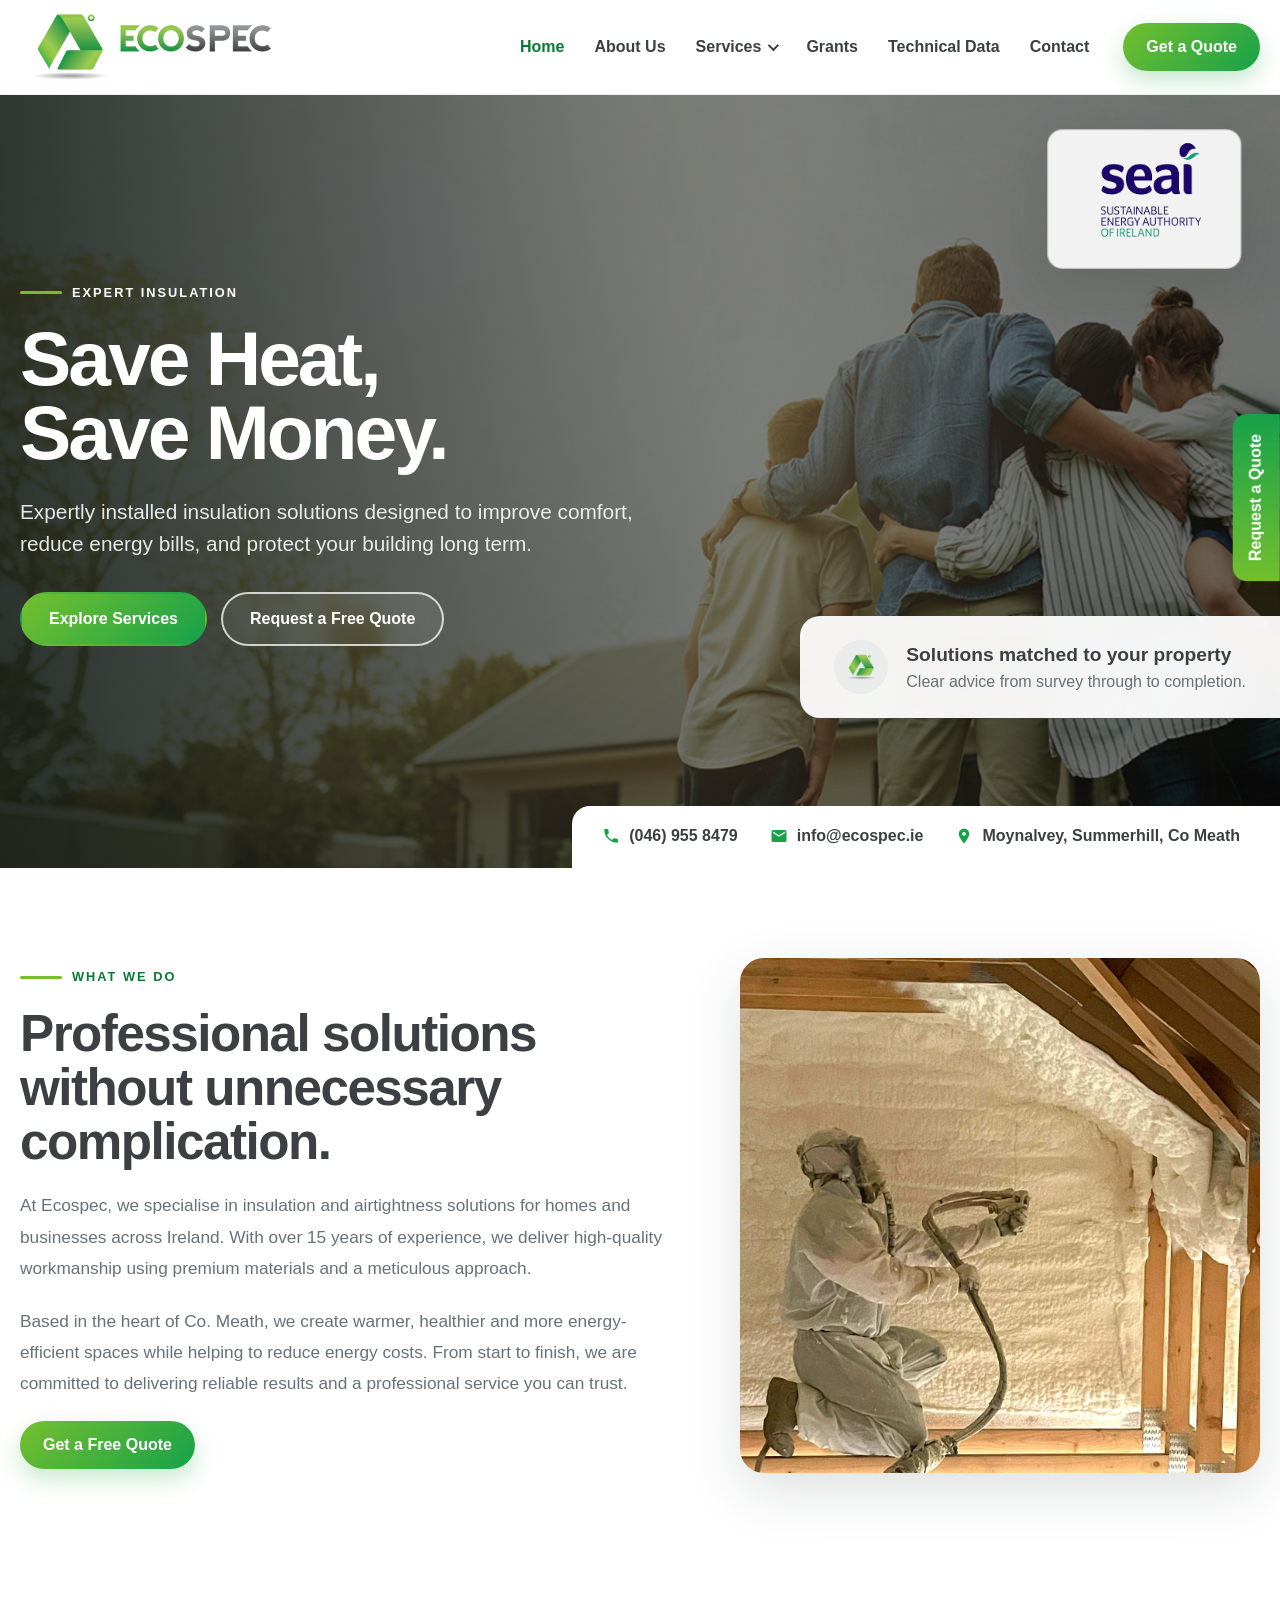
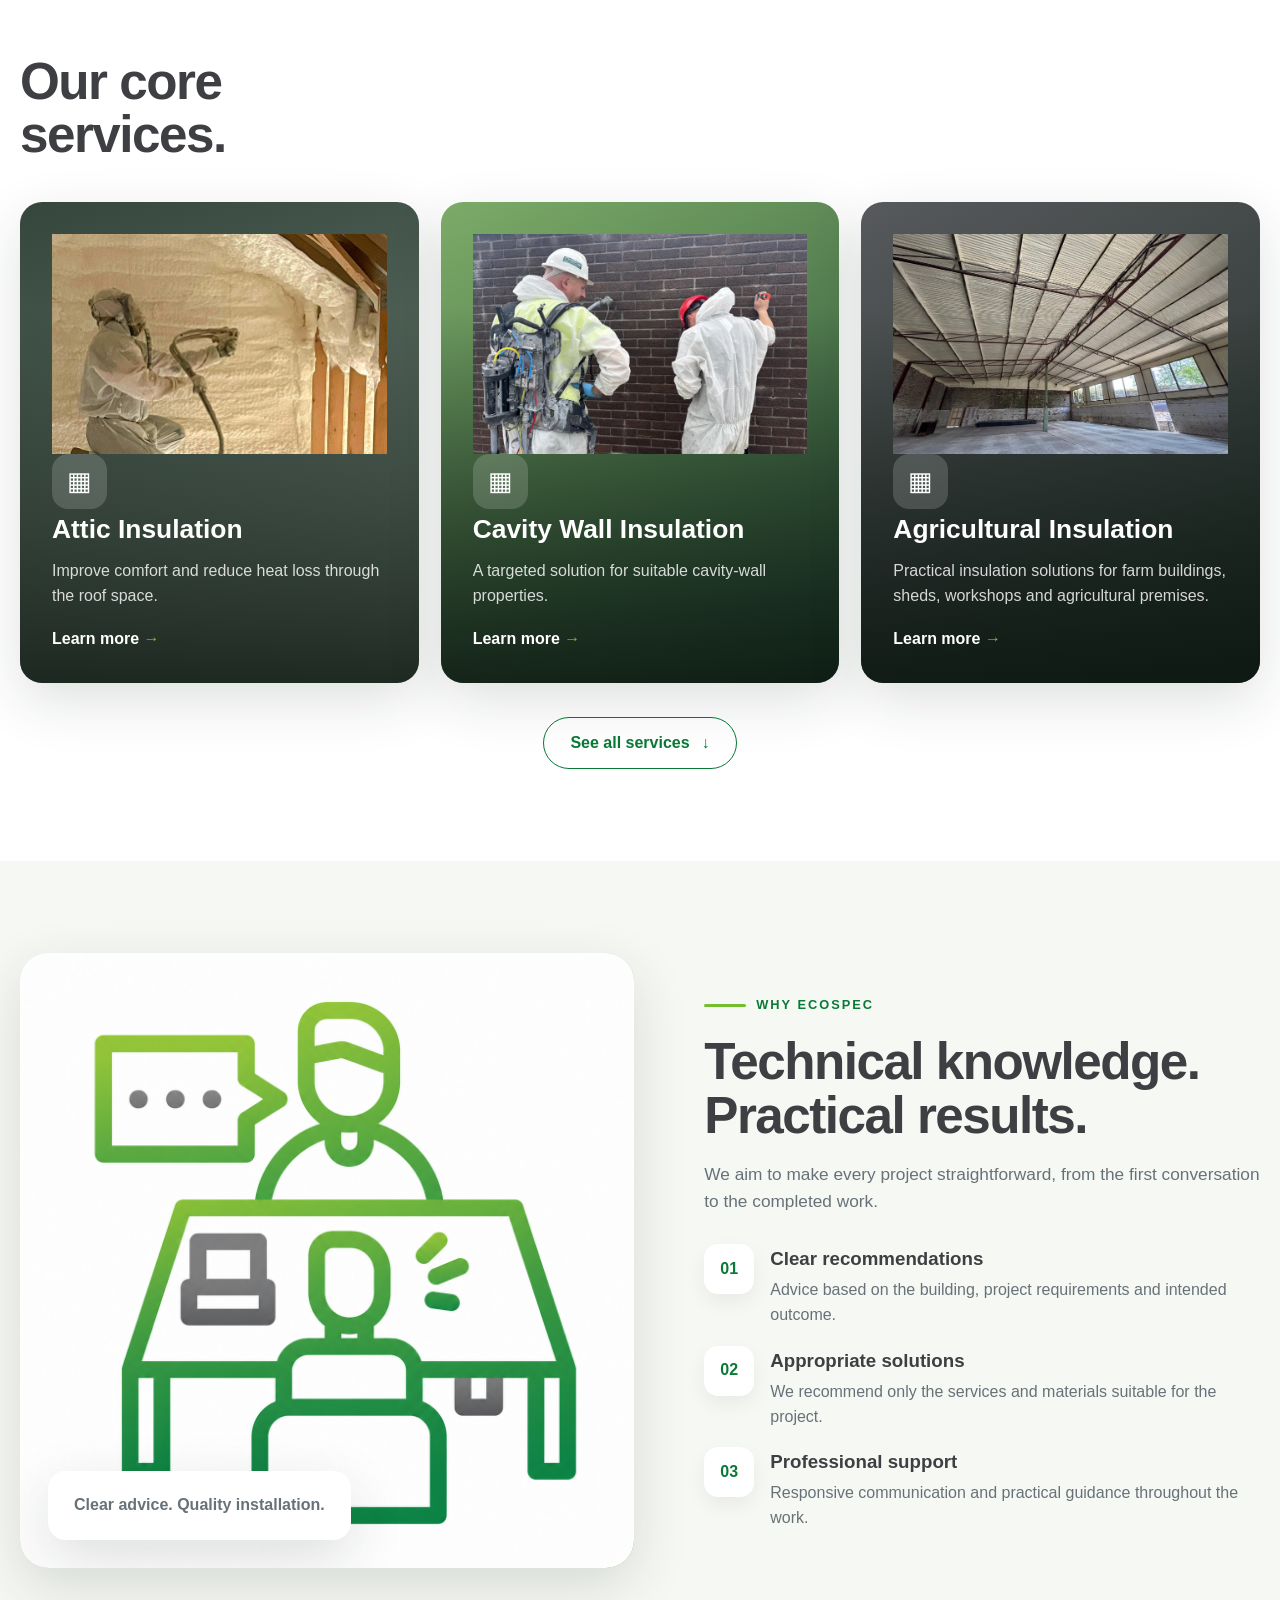
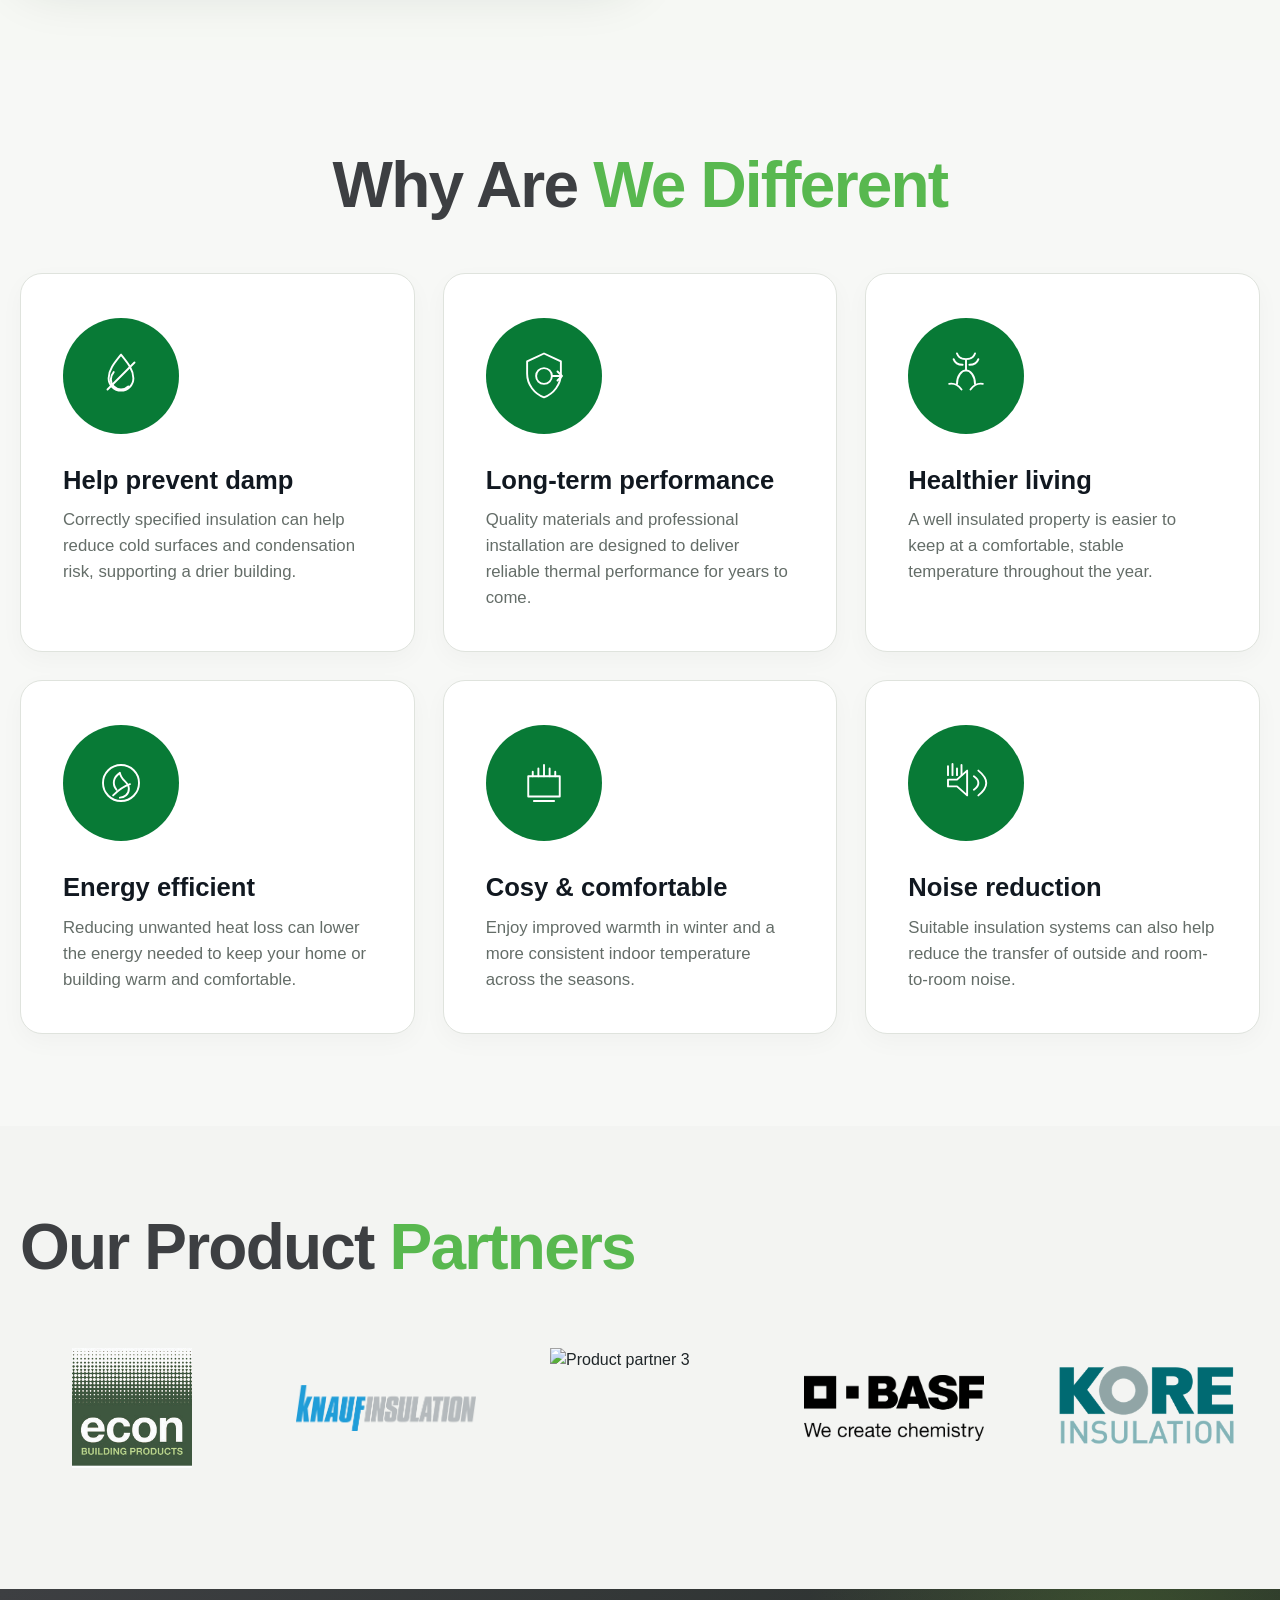
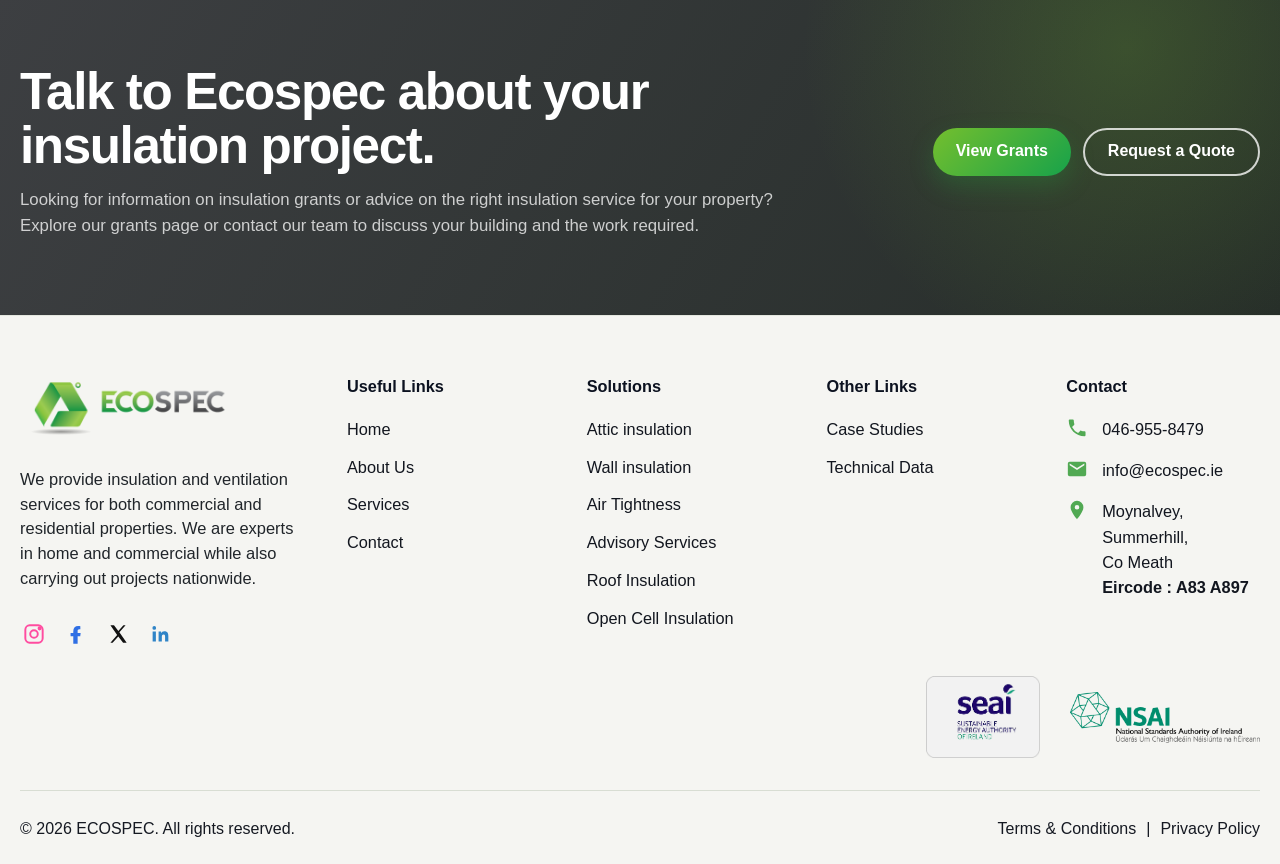
==== commit 229ab2ff: "Add files via upload" ====
--- a/index.html
+++ b/index.html
@@ -473,10 +473,10 @@
             <li><a href="index.html">Home</a></li>
             <li><a href="about.html">About Us</a></li>
             <li><a href="index.html#services">Services</a></li>
-            <li><a href="contact.html">FAQ</a></li>
-            <li><a href="journal.html">Blogs</a></li>
+
+
             <li><a href="contact.html">Contact</a></li>
-            <li><a href="news.html">Latest News</a></li>
+      
           </ul>
         </div>
 
@@ -496,8 +496,7 @@
           <h4>Other Links</h4>
           <ul class="footer-links">
             <li><a href="case-studies.html">Case Studies</a></li>
-            <li><a href="index.html#services">Our spray foam</a></li>
-            <li><a href="projects.html">Our Projects</a></li>
+
             <li><a href="technical-data.html">Technical Data</a></li>
           </ul>
         </div>
